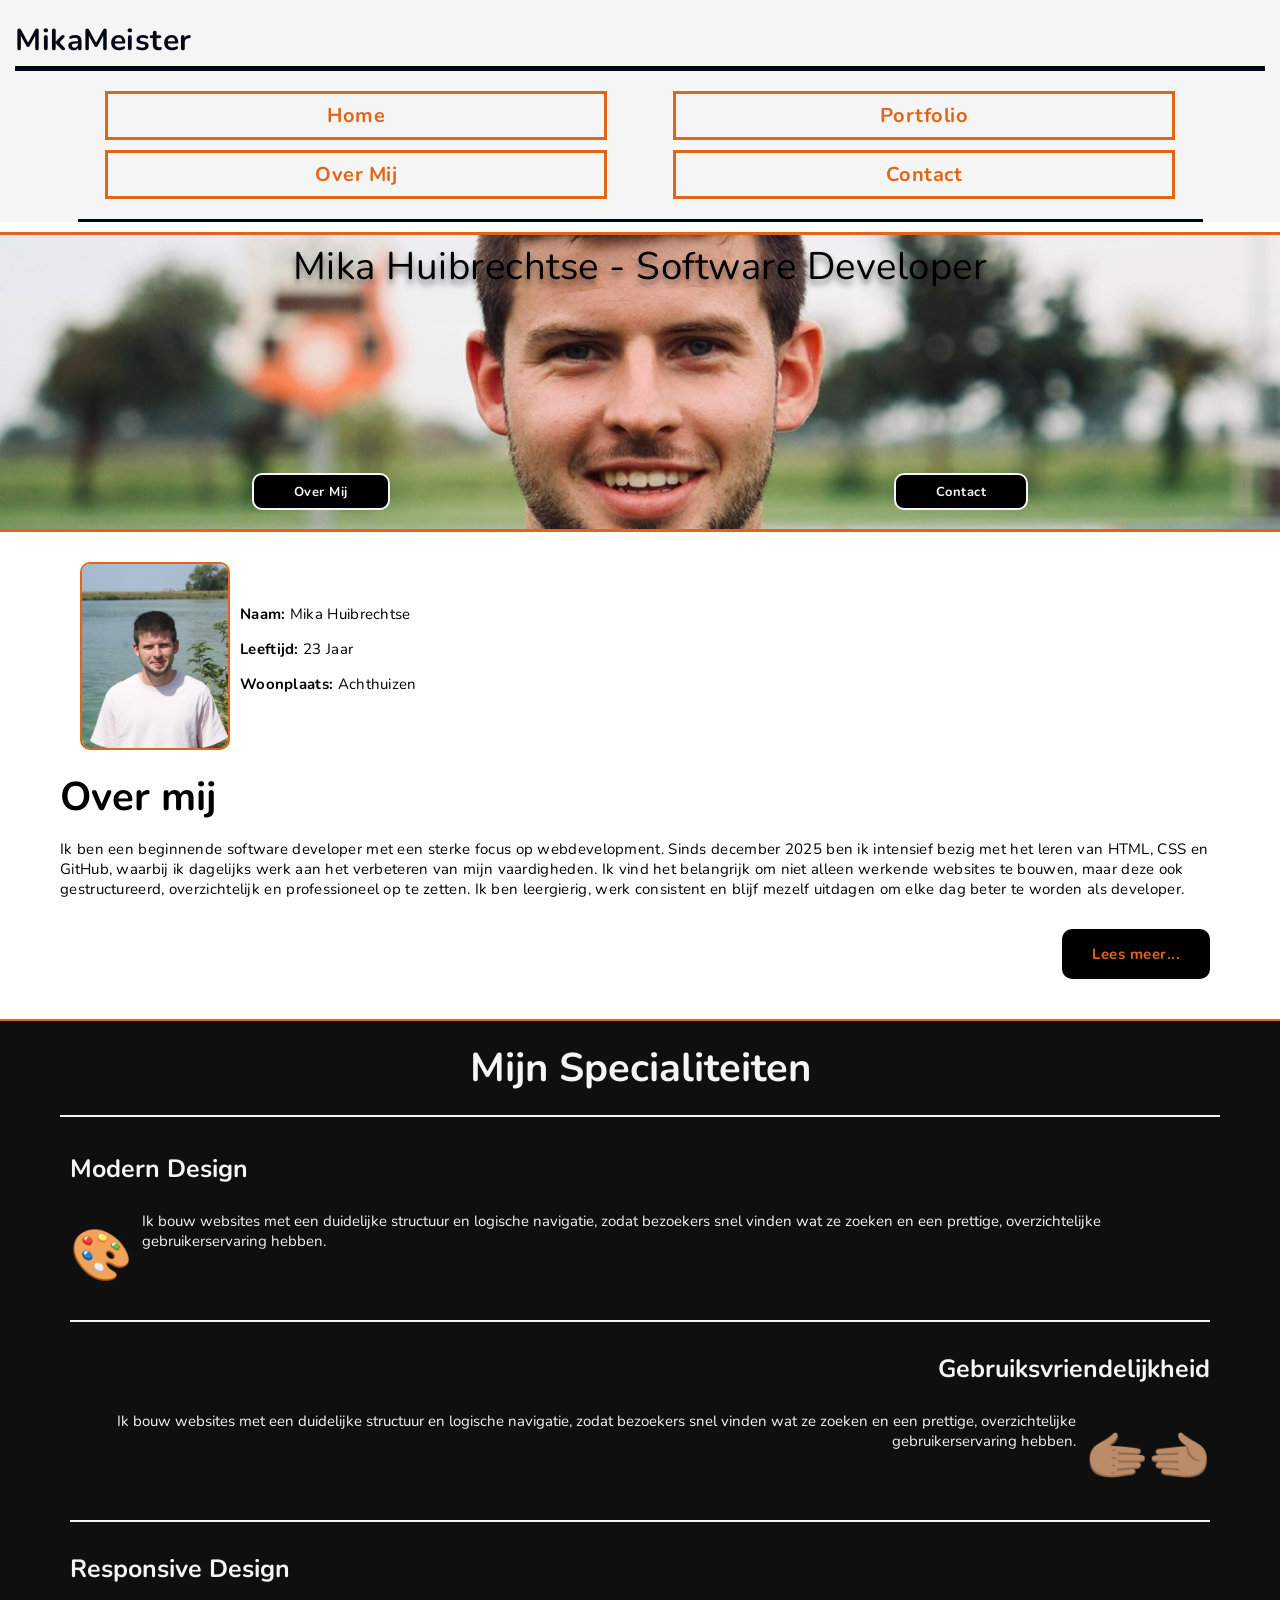
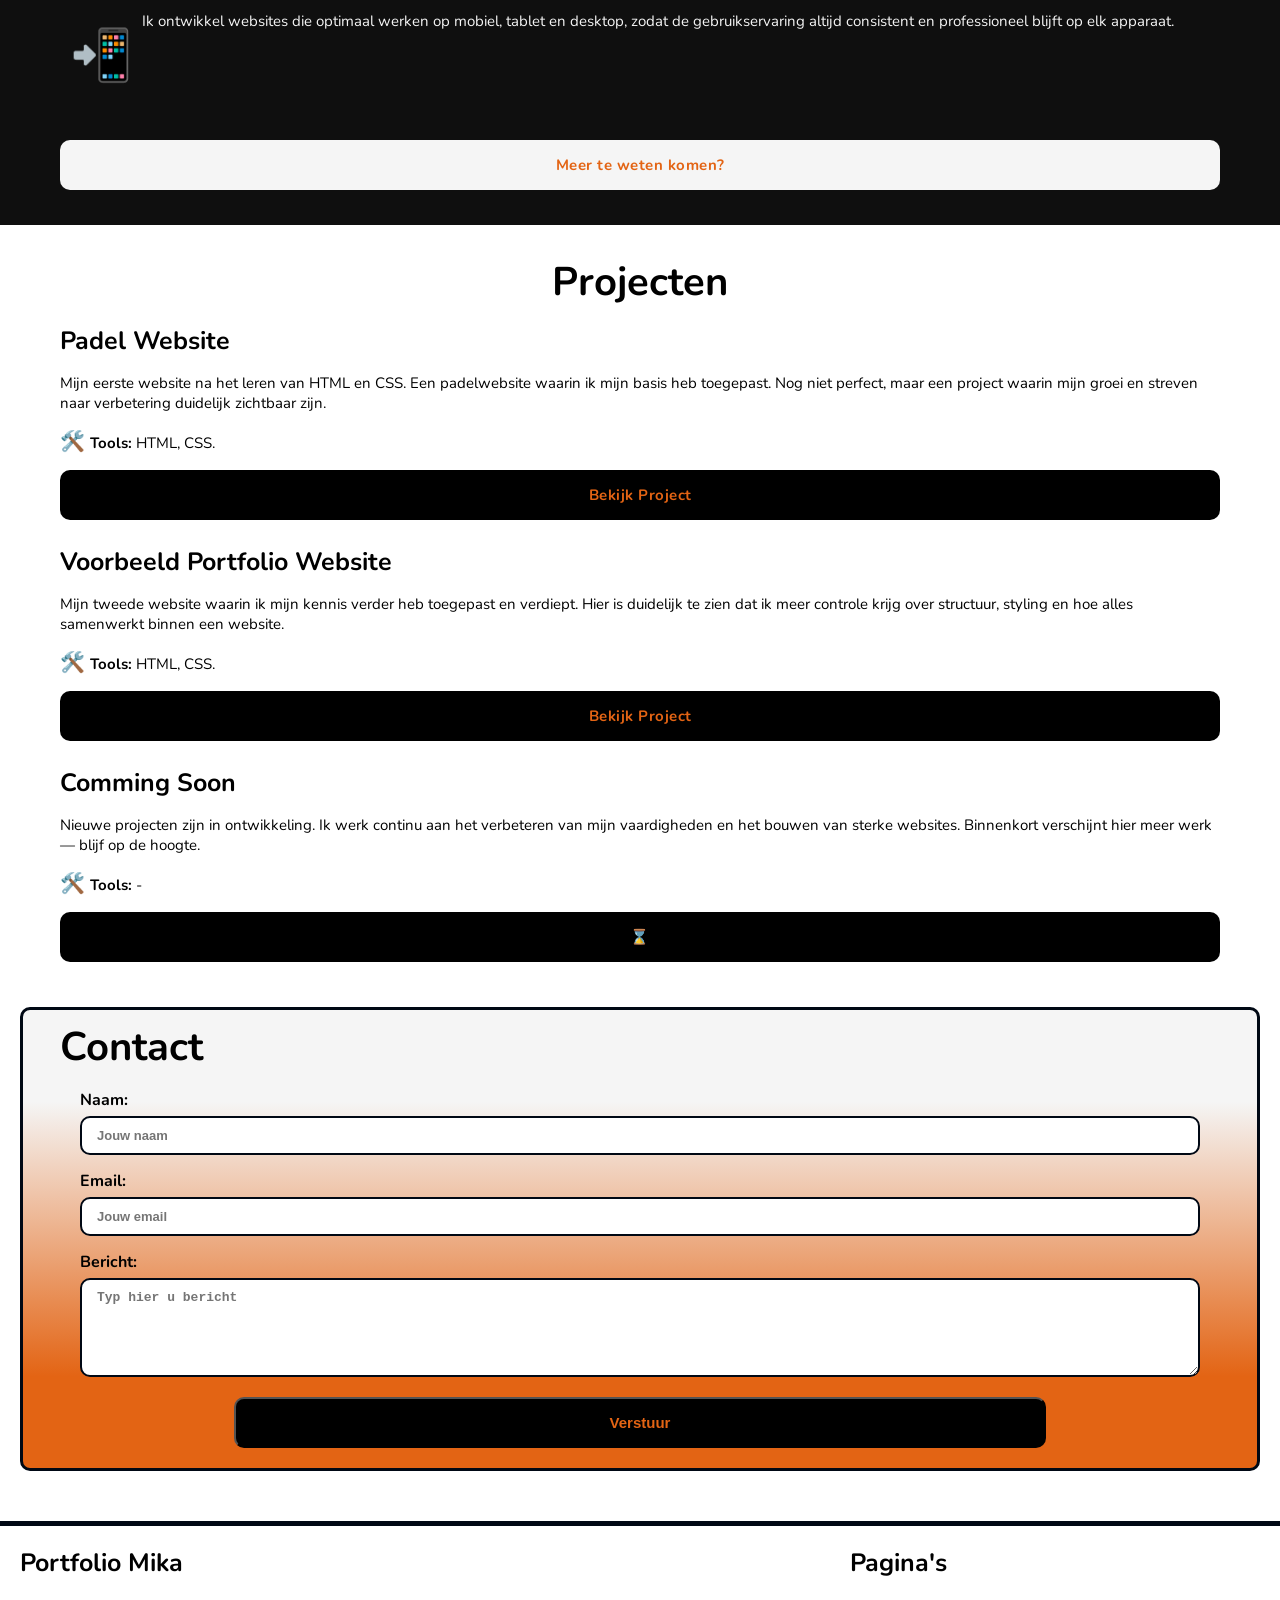
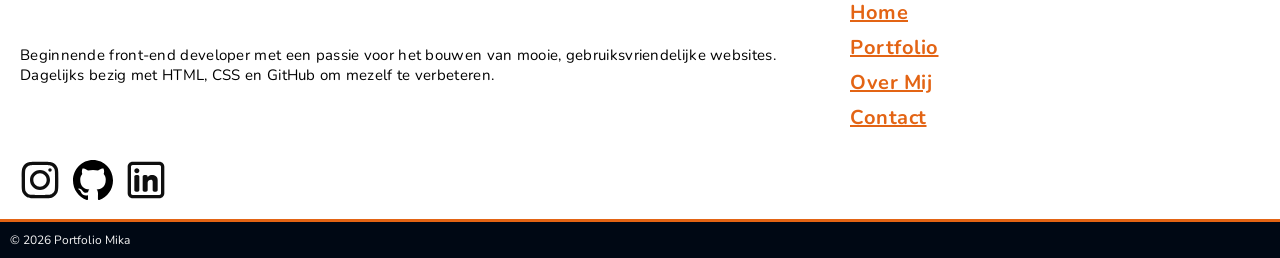
==== index.html @ 866c0931 "vandaag de homepage op mobile first afgerond" ====
<!doctype html>
<html lang="en">
  <head>
    <meta charset="UTF-8" />
    <meta name="viewport" content="width=device-width, initial-scale=1.0" />
    <title>Portfolio Mika</title>
    <link rel="stylesheet" href="css/style.css" />
    <link
      href="https://fonts.googleapis.com/css2?family=Nunito:ital,wght@0,200..1000;1,200..1000&display=swap"
      rel="stylesheet"
    />
  </head>
  <body>
    <header>
      <nav class="navbar">
        <a href="index.html" class="nav-logo">MikaMeister</a>

        <ul>
          <li><a href="index.html">Home</a></li>
          <li><a href="portfolio.html">Portfolio</a></li>
          <li><a href="over-mij.html">Over Mij</a></li>
          <li><a href="contact.html">Contact</a></li>
        </ul>
      </nav>
    </header>
    <main>
      <section class="hero">
        <div class="hero-content">
          <p>Mika Huibrechtse - Software Developer</p>
          <div class="hero-buttons">
            <a href="#over-mij" class="btn">Over Mij</a>
            <a href="#contact" class="btn">Contact</a>
          </div>
        </div>
      </section>

      <section class="over-mij" id="over-mij">
        <div class="container">
          <div class="over-mij-grid">
            <div class="over-mij-image">
              <img
                src="img/foto Mika water.jpeg"
                alt="Een jongeman die bij water staat"
              />
              <div class="over-mij-image-text">
                <p><strong>Naam:</strong> Mika Huibrechtse</p>
                <p><strong>Leeftijd:</strong> 23 Jaar</p>
                <p><strong>Woonplaats:</strong> Achthuizen</p>
              </div>
            </div>
            <div class="over-mij-text">
              <h2>Over mij</h2>
              <p>
                Ik ben een beginnende software developer met een sterke focus op
                webdevelopment. Sinds december 2025 ben ik intensief bezig met
                het leren van HTML, CSS en GitHub, waarbij ik dagelijks werk aan
                het verbeteren van mijn vaardigheden. Ik vind het belangrijk om
                niet alleen werkende websites te bouwen, maar deze ook
                gestructureerd, overzichtelijk en professioneel op te zetten. Ik
                ben leergierig, werk consistent en blijf mezelf uitdagen om elke
                dag beter te worden als developer.
              </p>
              <a href="over-mij.html" class="btn">Lees meer...</a>
            </div>
          </div>
        </div>
      </section>

      <section class="specialiteiten">
        <div class="container">
          <div class="specialiteiten-grid">
            <h2>Mijn Specialiteiten</h2>
            <div class="specialiteiten-card">
              <h3>Modern Design</h3>
              <div>
                <div class="icon" aria-hidden="true">🎨</div>
                <p>
                  Ik bouw websites met een duidelijke structuur en logische
                  navigatie, zodat bezoekers snel vinden wat ze zoeken en een
                  prettige, overzichtelijke gebruikerservaring hebben.
                </p>
              </div>
            </div>
            <div class="specialiteiten-card reverse">
              <h3>Gebruiksvriendelijkheid</h3>
              <div>
                <div class="icon" aria-hidden="true">🫱🏽‍🫲🏽</div>
                <p>
                  Ik bouw websites met een duidelijke structuur en logische
                  navigatie, zodat bezoekers snel vinden wat ze zoeken en een
                  prettige, overzichtelijke gebruikerservaring hebben.
                </p>
              </div>
            </div>
            <div class="specialiteiten-card">
              <h3>Responsive Design</h3>
              <div>
                <div class="icon" aria-hidden="true">📲</div>
                <p>
                  Ik ontwikkel websites die optimaal werken op mobiel, tablet en
                  desktop, zodat de gebruikservaring altijd consistent en
                  professioneel blijft op elk apparaat.
                </p>
              </div>
            </div>
            <a href="over-mij.html" class="btn">Meer te weten komen?</a>
          </div>
        </div>
      </section>

      <section class="projecten">
        <div class="container">
          <h2>Projecten</h2>
          <div class="projecten-grid">
            <div class="projecten-card">
              <h3>Padel Website</h3>
              <p>
                Mijn eerste website na het leren van HTML en CSS. Een
                padelwebsite waarin ik mijn basis heb toegepast. Nog niet
                perfect, maar een project waarin mijn groei en streven naar
                verbetering duidelijk zichtbaar zijn.
              </p>
              <p class="tools"><strong>Tools:</strong> HTML, CSS.</p>
              <a
                href="https://mikashopifypro.github.io/padel-website/"
                class="btn"
                target="_blank"
                rel="noopener noreferrer"
                >Bekijk Project
              </a>
            </div>
            <div class="projecten-card">
              <h3>Voorbeeld Portfolio Website</h3>
              <p>
                Mijn tweede website waarin ik mijn kennis verder heb toegepast
                en verdiept. Hier is duidelijk te zien dat ik meer controle
                krijg over structuur, styling en hoe alles samenwerkt binnen een
                website.
              </p>
              <p class="tools"><strong>Tools:</strong> HTML, CSS.</p>
              <a
                href="https://mikadevelopnl.github.io/Voorbeeld-Portfolio-Website/"
                class="btn"
                target="_blank"
                rel="noopener noreferrer"
                >Bekijk Project</a
              >
            </div>
            <div class="projecten-card">
              <h3>Comming Soon</h3>
              <p>
                Nieuwe projecten zijn in ontwikkeling. Ik werk continu aan het
                verbeteren van mijn vaardigheden en het bouwen van sterke
                websites. Binnenkort verschijnt hier meer werk — blijf op de
                hoogte.
              </p>
              <p class="tools"><strong>Tools:</strong> -</p>
              <a href="#" class="btn" target="_blank" rel="noopener noreferrer"
                >⌛</a
              >
            </div>
          </div>
        </div>
      </section>

      <section class="contact" id="contact">
        <div class="container">
          <h2>Contact</h2>
          <form action="#" method="post">
            <div class="form-group">
              <label for="name">Naam: </label>
              <input
                type="text"
                id="name"
                name="name"
                required
                placeholder="Jouw naam"
              />
            </div>

            <div class="form-group">
              <label for="email">Email: </label>
              <input
                type="email"
                id="email"
                name="email"
                required
                placeholder="Jouw email"
              />
            </div>

            <div class="form-group">
              <label for="bericht">Bericht: </label>
              <textarea
                name="bericht"
                id="bericht"
                placeholder="Typ hier u bericht"
                rows="5"
                required
              ></textarea>
            </div>

            <button class="btn" type="submit">Verstuur</button>
          </form>
        </div>
      </section>
    </main>
    <footer class="footer">
      <div class="footer-grid">
        <div class="footer-card">
          <h3>Portfolio Mika</h3>
          <p>
            Beginnende front-end developer met een passie voor het bouwen van
            mooie, gebruiksvriendelijke websites. Dagelijks bezig met HTML, CSS
            en GitHub om mezelf te verbeteren.
          </p>
        </div>
        <div class="footer-card">
          <h3>Pagina's</h3>
          <ul>
            <li><a href="index.html">Home</a></li>
            <li><a href="portfolio.html">Portfolio</a></li>
            <li><a href="over-mij.html">Over Mij</a></li>
            <li><a href="contact.html">Contact</a></li>
          </ul>
        </div>
      </div>
      <div class="footer-socials">
        <a
          href="https://www.instagram.com/mikafios/"
          target="_blank"
          rel="noopener noreferrer"
          ><img src="img/Instagram logo.svg" alt="logo van instagram"
        /></a>
        <a
          href="https://github.com/MikaDevelopNL/MikaH-Portfolio"
          target="_blank"
          rel="noopener noreferrer"
          ><img src="img/Github logo.svg" alt="logo van github"
        /></a>
        <a href="" target="_blank" rel="noopener noreferrer"
          ><img src="img/Linkedin Logo.svg" alt="logo van linkedin"
        /></a>
      </div>
      <div class="footer-bottom">
        <p class="footer-copyright">&copy; 2026 Portfolio Mika</p>
      </div>
    </footer>
  </body>
</html>
---- css/style.css ----
/* ---------------
    CSS BASIS
 -----------------*/
/* Hier gaan alleen de resets in */
* {
  margin: 0;
  padding: 0;
  box-sizing: border-box;
  overflow-wrap: break-word;
}

.container {
  max-width: 1200px;
  margin: 0 auto;
  padding: 0 20px;
}

html {
  font-size: 62.5%;
}
/* ---------------
    ALGEMEEN
 -----------------*/
/* Hier komen alle semantische elementen */
:root {
  /* kleuren */
  --primary-color: #e36414;
  --secundairy-color: #000814;
  --background-color: #0f0f0f;
  --text-color: #fff;
  --border-color: #e36414;
  --border-radius: 10px;
  --background-button: black;
  /* Spacing */
  --letter-spacing: 0.03rem;
  /* Border Radius */
  --radius: 10px;
  /* Schaduwen */
  --text-shadow: 0 5px 6px rgba(0, 0, 0, 0.5);
  --box-shadow: 5px 10px 5px rgba(0, 0, 0, 0.5);
}

html,
body {
  font-family: Nunito, sans-serif;
  overflow-x: hidden;
  max-width: 100%;
  width: 100%;
}

main section {
  margin: 3rem 0;
}

h1,
h2,
h3,
h4,
p,
a {
  margin: 0 0 1.5rem;
}

h1 {
  text-align: center;
  font-size: 5rem;
  text-shadow: var(--text-shadow);
  letter-spacing: 0.2rem;
}

h2 {
  font-size: 4rem;
}

h3 {
  font-size: 2.5rem;
}

h4 {
  font-size: 2rem;
}

p {
  font-size: 1.5rem;
}

li {
  font-size: 2rem;
}

a {
  color: var(--primary-color);
  font-weight: bold;
  letter-spacing: 0.05rem;
}

a:hover,
a:focus {
  color: whitesmoke;
  text-decoration: underline;
}

a:active {
  color: whitesmoke;
  transform: translateY(2px);
}
/* ---------------
    NAVBAR
 -----------------*/
/* Hier komt alles van de navigatie in van de website */
.navbar {
  display: grid;
  flex-direction: column;
  align-items: center;
  max-width: 100%;
  position: static;
  padding: 2rem 1.5rem 0 1.5rem;
  background-color: whitesmoke;
}

.navbar .nav-logo {
  align-self: flex-start;
  font-size: 3rem;
  font-weight: bold;
  color: var(--secundairy-color);
  text-decoration: none;
  margin-bottom: 2rem;
  border-bottom: 5px solid var(--secundairy-color);
  padding-bottom: 0.5rem;
  width: 100%;
}

.navbar ul {
  list-style: none;
  display: grid;
  grid-template-columns: repeat(2, 1fr);
  gap: 10px;
  margin: 0 auto;
  width: 90%;
  border-bottom: 3px solid var(--secundairy-color);
  padding-bottom: 2rem;
}

.navbar li {
  border: 3px solid var(--border-color);
  padding: 0.8rem;
  width: 90%;
  height: 100%;
  text-align: center;
  display: inline-block;
  margin: 0 auto;
}

.navbar li:hover,
.navbar li:focus {
  background-color: var(--background-color);
  color: var(--primary-color);
  text-decoration: underline;
}

.navbar li a {
  display: block;
  width: 100%;
  height: 100%;
  text-decoration: none;
  margin-bottom: 0;
}

/* ---------------
    HERO
 -----------------*/
/* Hier komt de hero te staan */
.hero {
  margin: 1rem 0;
}

.hero-content {
  background-image: url("../img/foto\ mika\ veld.jpeg");
  background-size: cover;
  background-position: center;
  background-repeat: no-repeat;
  height: 300px;
  width: 100%;
  display: flex;
  flex-direction: column;
  text-align: center;
  border-top: 3px solid var(--border-color);
  border-bottom: 3px solid var(--border-color);
}

.hero-content p {
  margin: 0.5rem 0 6rem;
  font-size: clamp(2rem, 3vw, 4rem);
  text-shadow: var(--text-shadow);
  letter-spacing: 0.05rem;
}

.hero-buttons {
  display: flex;
  margin-top: 4rem;
}

.hero-content a {
  margin: 8rem auto 1rem;
  text-align: center;
  background-color: var(--background-button);
  padding: 0.75rem 4rem;
  border: 2px solid whitesmoke;
  font-size: 1.3rem;
  font-weight: bold;
  border-radius: var(--border-radius);
  color: whitesmoke;
  text-decoration: none;
}

/* ---------------
    SECTIES
 -----------------*/
/* Hier komen alle secties in om te stylen */

/* HOMEPAGE */

.over-mij-grid {
  display: grid;
  grid-template-columns: 1fr;
}

.over-mij-image {
  display: flex;
  gap: 10px;
  padding-left: 2rem;
  margin: 0 0 2rem;
}

.over-mij-image img {
  display: block;
  object-fit: cover;
  width: 150px;
  height: auto;
  border: 2px solid var(--border-color);
  border-radius: var(--border-radius);
}

.over-mij-image-text {
  display: flex;
  flex-direction: column;
  margin: auto 0;
  letter-spacing: var(--letter-spacing);
}

.over-mij-text p {
  letter-spacing: var(--letter-spacing);
}

.over-mij-text a {
  margin: 3rem 1rem 1rem auto;
  display: block;
  width: fit-content;
}

.specialiteiten {
  background-color: var(--background-color);
  border-bottom: var(--border-color);
  border-top: 2px solid var(--border-color);
  color: whitesmoke;
  padding: 2rem 0;
  max-width: 100%;
  overflow: hidden;
}

.specialiteiten h2 {
  text-align: center;
  padding-bottom: 2rem;
  border-bottom: 2px solid whitesmoke;
}

.specialiteiten-grid {
  display: flex;
  flex-direction: column;
  gap: 10px;
}

.specialiteiten-card {
  display: flex;
  flex-direction: column;
  margin: 1rem 1rem;
  gap: 10px;
  padding-bottom: 2rem;
}

.specialiteiten-card.reverse div {
  flex-direction: row-reverse;
}

.specialiteiten-card div {
  display: flex;
  gap: 10px;
}

.specialiteiten-card .icon {
  font-size: 5rem;
  margin: 1rem 0;
}

.specialiteiten-card p {
  align-items: center;
}

.specialiteiten-card h3 {
  overflow-wrap: break-word;
}

.specialiteiten-card.reverse h3 {
  margin-left: auto;
}

.specialiteiten-card.reverse p {
  flex-direction: row-reverse;
  text-align: right;
}

.specialiteiten-card:not(:last-of-type) {
  border-bottom: 2px solid whitesmoke;
}

.specialiteiten a {
  background-color: whitesmoke;
  text-align: center;
  font-size: 1.5rem;
}

.projecten h2 {
  text-align: center;
}

.projecten-grid {
  display: grid;
  grid-template-columns: 1fr;
  gap: 10px;
}

.projecten-card {
  display: flex;
  flex-direction: column;
}

.projecten-card .tools::before {
  content: "🛠️";
  font-size: 2rem;
  margin-right: 0.5rem;
}

.projecten-card a {
  display: block;
  text-align: center;
}

.contact {
  border: 3px solid var(--secundairy-color);
  border-radius: var(--border-radius);
  margin: 1rem 2rem;
  background: linear-gradient(
    to bottom,
    whitesmoke 20%,
    var(--primary-color) 80%
  );
}

.contact h2 {
  margin-top: 1rem;
}

.form-group {
  display: flex;
  flex-direction: column;
  gap: 5px;
  margin: 1.5rem 2rem;
}

.form-group label {
  font-size: 1.6rem;
  font-weight: bold;
  margin-right: 0.5rem;
}

.form-group input,
.form-group textarea {
  width: 100%;
  border: 2px solid var(--secundairy-color);
  border-radius: var(--border-radius);
  padding: 1rem 1.5rem;
  font-weight: bolder;
  font-size: 1.3rem;
  outline: none;
}

.form-group input:focus,
.form-group textarea:focus {
  border: 3px solid var(--border-color);
}

.contact .btn {
  display: block;
  margin: 2rem auto;
  text-align: center;
  width: 70%;
}

/* ---------------
    COMPONENTEN
 -----------------*/
/* Hier komen de buttons en knoppen in */
.btn {
  background-color: var(--background-button);
  padding: 1.5rem 3rem;
  border-radius: var(--border-radius);
  font-weight: bold;
  font-size: 1.5rem;
  text-decoration: none;
  display: inline-block;
  color: var(--primary-color);
}

.btn:hover {
  transform: translateY(-2px);
}
/* ---------------
    FOOTER
 -----------------*/
/* Hier komt de hele footer te staan */
.footer {
  margin-top: 5rem;
  border-top: 5px solid var(--secundairy-color);
}

.footer-grid {
  display: grid;
  grid-template-columns: 2fr 1fr;
  gap: 10px;
  margin: 2rem;
}

.footer-card {
  display: flex;
  flex-direction: column;
}

.footer-grid p {
  display: flex;
  margin: auto 0;
  letter-spacing: var(--letter-spacing);
}

.footer-card ul {
  list-style-type: none;
}

.footer-card li {
  padding: 0.4rem 0;
}

.footer-socials {
  margin-left: 1.5rem;
  margin-bottom: 1rem;
}

.footer-socials img {
  width: 4rem;
  height: 4rem;
  margin: 0.5rem;
}

.footer-bottom {
  background-color: var(--secundairy-color);
  border-top: 3px solid var(--border-color);
}

.footer-bottom p {
  margin-bottom: 0;
  color: whitesmoke;
  padding: 1rem;
  font-size: 1.2rem;
}
/* ---------------
    MEDIA QUERIES
 -----------------*/
@media (min-width: 768px) {
  /* ---------------
    ALGEMEEN
 -----------------*/
  /* Hier komen alle semantische elementen */

  /* ---------------
    NAVBAR
 -----------------*/
  /* Hier komt alles van de navigatie in van de website */

  /* ---------------
    HERO
 -----------------*/
  /* Hier komt de hero te staan */

  /* ---------------
    SECTIES
 -----------------*/
  /* Hier komen alle secties in om te stylen */

  /* ---------------
    COMPONENTEN
 -----------------*/
  /* Hier komen de buttons en knoppen in */

  /* ---------------
    FOOTER
 -----------------*/
  /* Hier komt de hele footer te staan */
}

@media (min-width: 1024px) {
  /* ---------------
    ALGEMEEN
 -----------------*/
  /* Hier komen alle semantische elementen */

  /* ---------------
    NAVBAR
 -----------------*/
  /* Hier komt alles van de navigatie in van de website */

  /* ---------------
    HERO
 -----------------*/
  /* Hier komt de hero te staan */

  /* ---------------
    SECTIES
 -----------------*/
  /* Hier komen alle secties in om te stylen */

  /* ---------------
    COMPONENTEN
 -----------------*/
  /* Hier komen de buttons en knoppen in */

  /* ---------------
    FOOTER
 -----------------*/
  /* Hier komt de hele footer te staan */
}
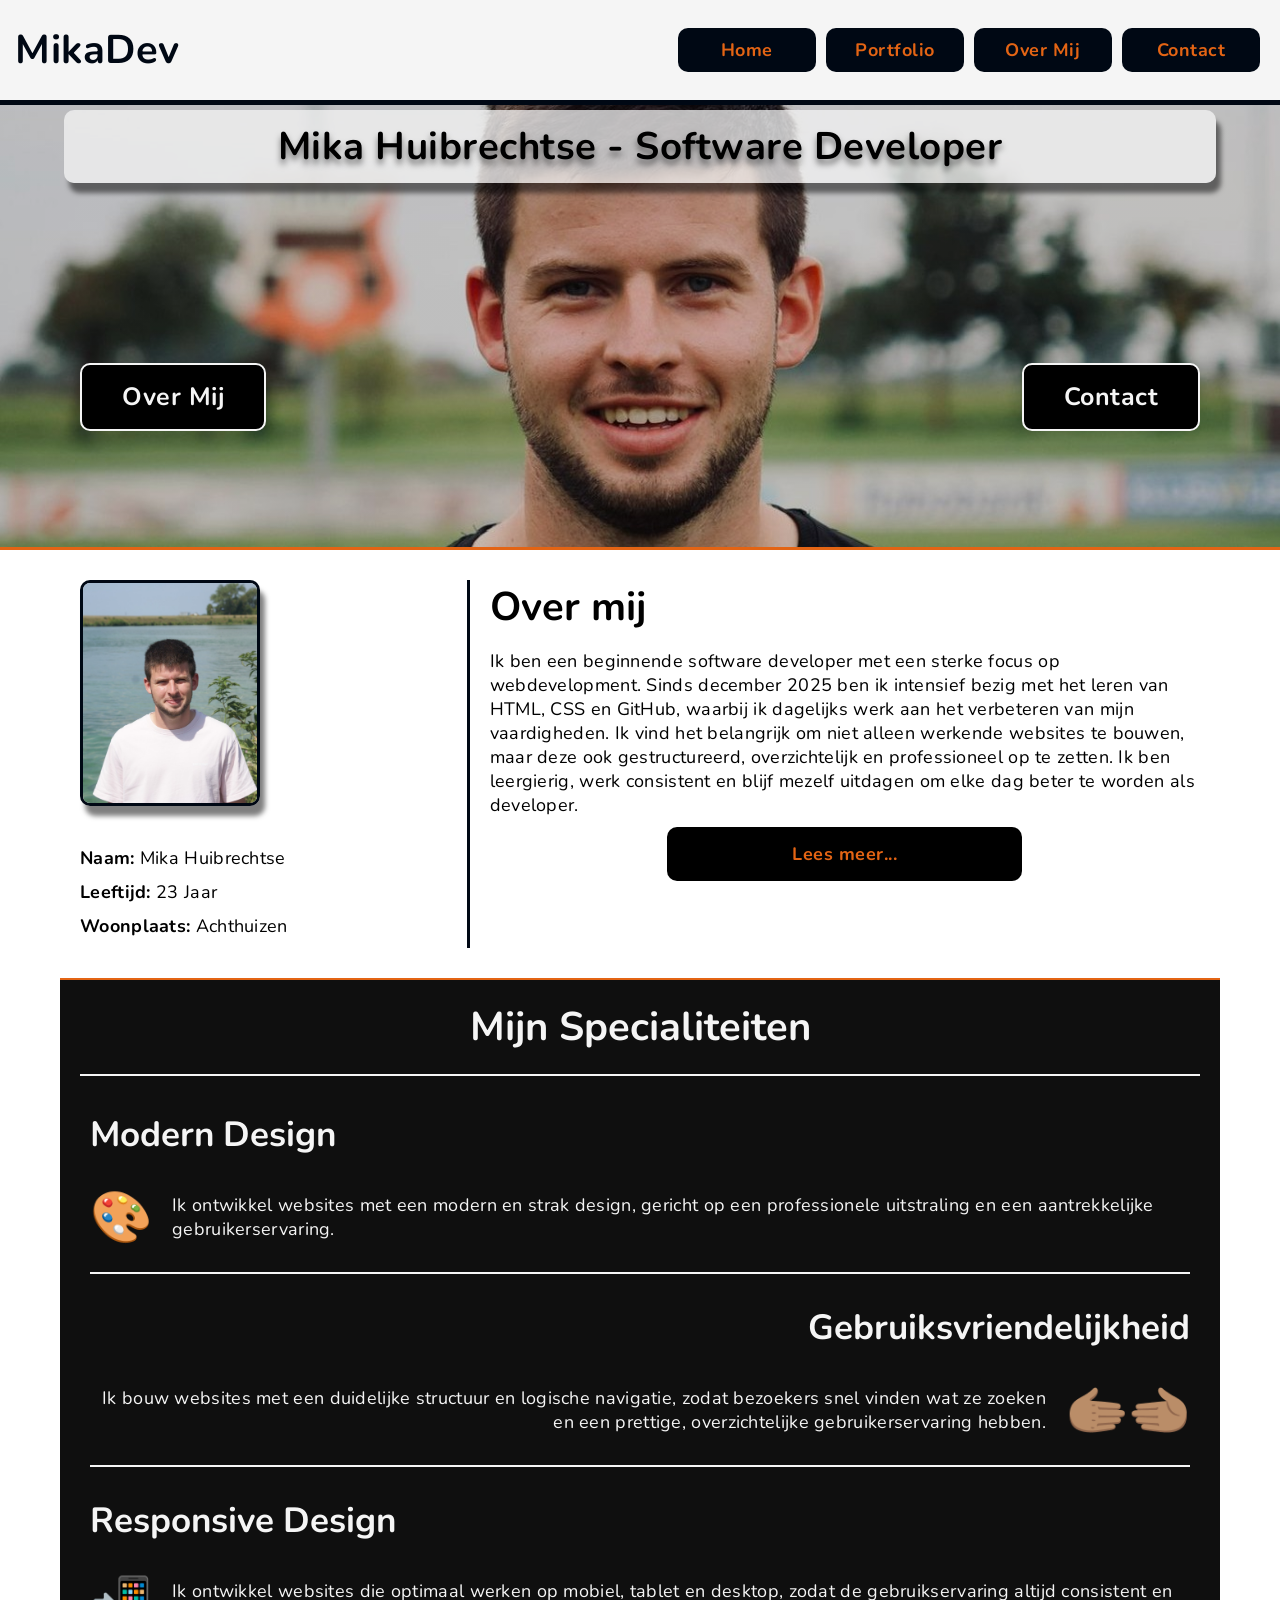
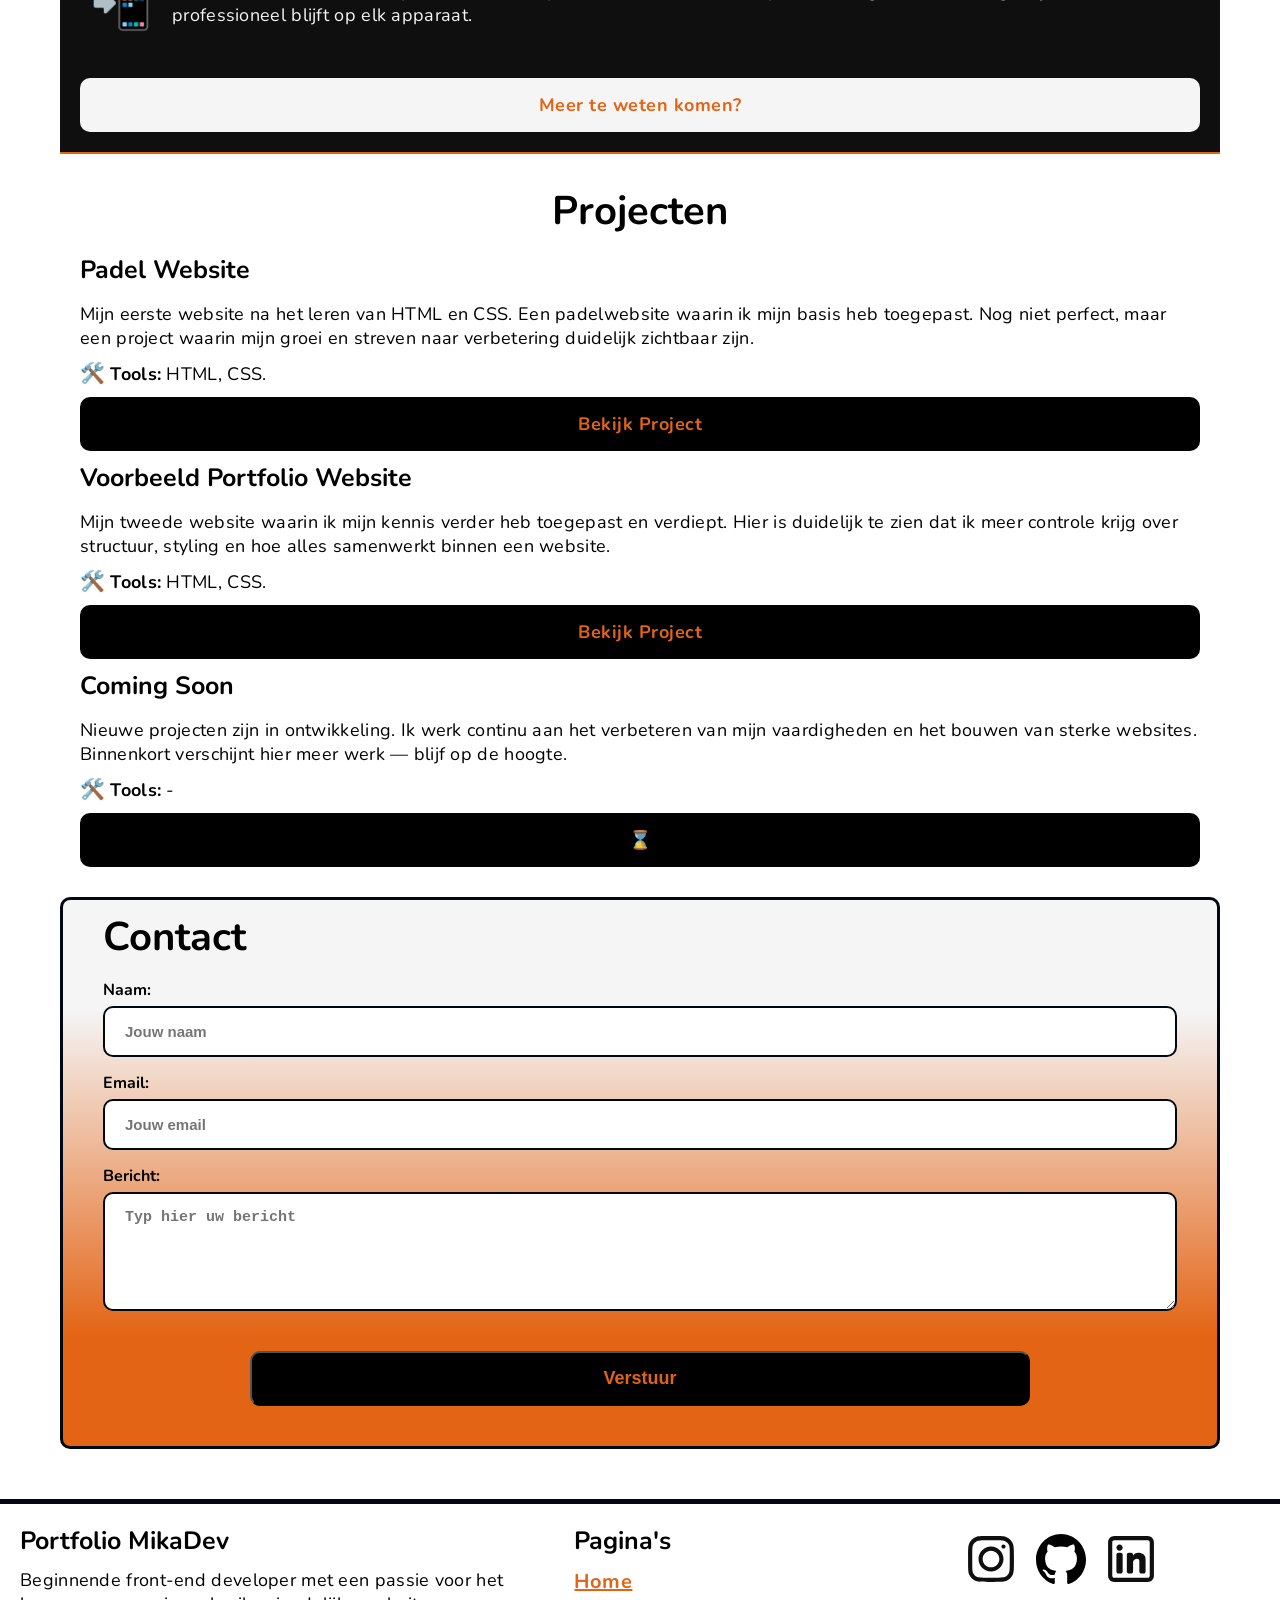
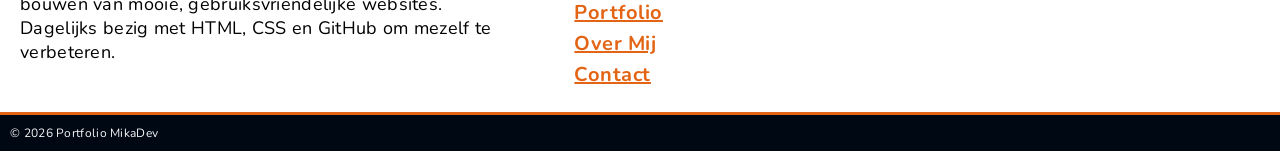
==== commit 6a6a5281: "vandaag de homepage afgerond met volledig responsief design" ====
--- a/index.html
+++ b/index.html
@@ -13,7 +13,7 @@
   <body>
     <header>
       <nav class="navbar">
-        <a href="index.html" class="nav-logo">MikaMeister</a>
+        <a href="index.html" class="nav-logo">MikaDev</a>
 
         <ul>
           <li><a href="index.html">Home</a></li>
@@ -23,13 +23,13 @@
         </ul>
       </nav>
     </header>
-    <main>
+    <main class="main">
       <section class="hero">
         <div class="hero-content">
-          <p>Mika Huibrechtse - Software Developer</p>
+          <h1>Mika Huibrechtse - Software Developer</h1>
           <div class="hero-buttons">
-            <a href="#over-mij" class="btn">Over Mij</a>
-            <a href="#contact" class="btn">Contact</a>
+            <a href="#over-mij" class="btn left">Over Mij</a>
+            <a href="#contact" class="btn right">Contact</a>
           </div>
         </div>
       </section>
@@ -39,7 +39,7 @@
           <div class="over-mij-grid">
             <div class="over-mij-image">
               <img
-                src="img/foto Mika water.jpeg"
+                src="img/foto-mika-water.jpeg"
                 alt="Een jongeman die bij water staat"
               />
               <div class="over-mij-image-text">
@@ -75,9 +75,9 @@
               <div>
                 <div class="icon" aria-hidden="true">🎨</div>
                 <p>
-                  Ik bouw websites met een duidelijke structuur en logische
-                  navigatie, zodat bezoekers snel vinden wat ze zoeken en een
-                  prettige, overzichtelijke gebruikerservaring hebben.
+                  Ik ontwikkel websites met een modern en strak design, gericht
+                  op een professionele uitstraling en een aantrekkelijke
+                  gebruikerservaring.
                 </p>
               </div>
             </div>
@@ -147,7 +147,7 @@
               >
             </div>
             <div class="projecten-card">
-              <h3>Comming Soon</h3>
+              <h3>Coming Soon</h3>
               <p>
                 Nieuwe projecten zijn in ontwikkeling. Ik werk continu aan het
                 verbeteren van mijn vaardigheden en het bouwen van sterke
@@ -194,7 +194,7 @@
               <textarea
                 name="bericht"
                 id="bericht"
-                placeholder="Typ hier u bericht"
+                placeholder="Typ hier uw bericht"
                 rows="5"
                 required
               ></textarea>
@@ -206,44 +206,50 @@
       </section>
     </main>
     <footer class="footer">
-      <div class="footer-grid">
-        <div class="footer-card">
-          <h3>Portfolio Mika</h3>
-          <p>
-            Beginnende front-end developer met een passie voor het bouwen van
-            mooie, gebruiksvriendelijke websites. Dagelijks bezig met HTML, CSS
-            en GitHub om mezelf te verbeteren.
-          </p>
-        </div>
-        <div class="footer-card">
-          <h3>Pagina's</h3>
-          <ul>
-            <li><a href="index.html">Home</a></li>
-            <li><a href="portfolio.html">Portfolio</a></li>
-            <li><a href="over-mij.html">Over Mij</a></li>
-            <li><a href="contact.html">Contact</a></li>
-          </ul>
+      <div class="footer-grid-full">
+        <div class="footer-grid">
+          <div class="footer-card">
+            <h3>Portfolio MikaDev</h3>
+            <p>
+              Beginnende front-end developer met een passie voor het bouwen van
+              mooie, gebruiksvriendelijke websites. Dagelijks bezig met HTML,
+              CSS en GitHub om mezelf te verbeteren.
+            </p>
+          </div>
+          <div class="footer-card">
+            <h3>Pagina's</h3>
+            <ul>
+              <li><a href="index.html">Home</a></li>
+              <li><a href="portfolio.html">Portfolio</a></li>
+              <li><a href="over-mij.html">Over Mij</a></li>
+              <li><a href="contact.html">Contact</a></li>
+            </ul>
+          </div>
+        </div>
+        <div class="footer-socials">
+          <a
+            href="https://www.instagram.com/mikafios/"
+            target="_blank"
+            rel="noopener noreferrer"
+            ><img src="img/Instagram logo.svg" alt="logo van instagram"
+          /></a>
+          <a
+            href="https://github.com/MikaDevelopNL/MikaH-Portfolio"
+            target="_blank"
+            rel="noopener noreferrer"
+            ><img src="img/Github logo.svg" alt="logo van github"
+          /></a>
+          <a
+            href="https://www.linkedin.com/in/mika-huibrechtse-4631a63ba/?skipRedirect=true"
+            target="_blank"
+            rel="noopener noreferrer"
+            ><img src="img/Linkedin Logo.svg" alt="logo van linkedin"
+          /></a>
         </div>
       </div>
-      <div class="footer-socials">
-        <a
-          href="https://www.instagram.com/mikafios/"
-          target="_blank"
-          rel="noopener noreferrer"
-          ><img src="img/Instagram logo.svg" alt="logo van instagram"
-        /></a>
-        <a
-          href="https://github.com/MikaDevelopNL/MikaH-Portfolio"
-          target="_blank"
-          rel="noopener noreferrer"
-          ><img src="img/Github logo.svg" alt="logo van github"
-        /></a>
-        <a href="" target="_blank" rel="noopener noreferrer"
-          ><img src="img/Linkedin Logo.svg" alt="logo van linkedin"
-        /></a>
-      </div>
+
       <div class="footer-bottom">
-        <p class="footer-copyright">&copy; 2026 Portfolio Mika</p>
+        <p class="footer-copyright">&copy; 2026 Portfolio MikaDev</p>
       </div>
     </footer>
   </body>
--- a/css/style.css
+++ b/css/style.css
@@ -29,23 +29,19 @@
   --background-color: #0f0f0f;
   --text-color: #fff;
   --border-color: #e36414;
-  --border-radius: 10px;
   --background-button: black;
   /* Spacing */
   --letter-spacing: 0.03rem;
   /* Border Radius */
-  --radius: 10px;
+  --border-radius: 10px;
   /* Schaduwen */
   --text-shadow: 0 5px 6px rgba(0, 0, 0, 0.5);
   --box-shadow: 5px 10px 5px rgba(0, 0, 0, 0.5);
 }
 
-html,
 body {
   font-family: Nunito, sans-serif;
   overflow-x: hidden;
-  max-width: 100%;
-  width: 100%;
 }
 
 main section {
@@ -55,10 +51,8 @@
 h1,
 h2,
 h3,
-h4,
-p,
-a {
-  margin: 0 0 1.5rem;
+h4 {
+  margin-bottom: 1.5rem;
 }
 
 h1 {
@@ -82,6 +76,8 @@
 
 p {
   font-size: 1.5rem;
+  letter-spacing: var(--letter-spacing);
+  margin-bottom: 1rem;
 }
 
 li {
@@ -110,7 +106,6 @@
 /* Hier komt alles van de navigatie in van de website */
 .navbar {
   display: grid;
-  flex-direction: column;
   align-items: center;
   max-width: 100%;
   position: static;
@@ -119,7 +114,6 @@
 }
 
 .navbar .nav-logo {
-  align-self: flex-start;
   font-size: 3rem;
   font-weight: bold;
   color: var(--secundairy-color);
@@ -151,13 +145,6 @@
   margin: 0 auto;
 }
 
-.navbar li:hover,
-.navbar li:focus {
-  background-color: var(--background-color);
-  color: var(--primary-color);
-  text-decoration: underline;
-}
-
 .navbar li a {
   display: block;
   width: 100%;
@@ -172,14 +159,17 @@
 /* Hier komt de hero te staan */
 .hero {
   margin: 1rem 0;
+  position: relative;
 }
 
 .hero-content {
-  background-image: url("../img/foto\ mika\ veld.jpeg");
+  background-image:
+    linear-gradient(rgba(0, 0, 0, 0.2), rgba(0, 0, 0, 0.2)),
+    url("../img/foto-mika-veld.jpeg");
   background-size: cover;
   background-position: center;
   background-repeat: no-repeat;
-  height: 300px;
+  min-height: 30rem;
   width: 100%;
   display: flex;
   flex-direction: column;
@@ -188,11 +178,16 @@
   border-bottom: 3px solid var(--border-color);
 }
 
-.hero-content p {
-  margin: 0.5rem 0 6rem;
-  font-size: clamp(2rem, 3vw, 4rem);
+.hero-content h1 {
+  margin: 0.5rem auto 6rem;
+  padding: 1rem 0;
+  font-size: clamp(1.8rem, 3vw, 4rem);
   text-shadow: var(--text-shadow);
   letter-spacing: 0.05rem;
+  background-color: rgba(245, 245, 245, 0.752);
+  border-radius: var(--border-radius);
+  box-shadow: var(--box-shadow);
+  width: 90%;
 }
 
 .hero-buttons {
@@ -237,8 +232,9 @@
   object-fit: cover;
   width: 150px;
   height: auto;
-  border: 2px solid var(--border-color);
+  border: 3px solid var(--secundairy-color);
   border-radius: var(--border-radius);
+  box-shadow: var(--box-shadow);
 }
 
 .over-mij-image-text {
@@ -260,7 +256,7 @@
 
 .specialiteiten {
   background-color: var(--background-color);
-  border-bottom: var(--border-color);
+  border-bottom: 2px solid var(--border-color);
   border-top: 2px solid var(--border-color);
   color: whitesmoke;
   padding: 2rem 0;
@@ -299,11 +295,11 @@
 
 .specialiteiten-card .icon {
   font-size: 5rem;
-  margin: 1rem 0;
+  margin: auto 0;
 }
 
 .specialiteiten-card p {
-  align-items: center;
+  margin: auto 1rem;
 }
 
 .specialiteiten-card h3 {
@@ -327,6 +323,10 @@
   background-color: whitesmoke;
   text-align: center;
   font-size: 1.5rem;
+}
+
+.specialiteiten a:hover {
+  color: black;
 }
 
 .projecten h2 {
@@ -451,6 +451,10 @@
   letter-spacing: var(--letter-spacing);
 }
 
+.footer-grid a:hover {
+  color: black;
+}
+
 .footer-card ul {
   list-style-type: none;
 }
@@ -489,31 +493,185 @@
     ALGEMEEN
  -----------------*/
   /* Hier komen alle semantische elementen */
+  main {
+    margin-top: 9rem;
+  }
+
+  main section {
+    margin-right: 4rem;
+    margin-left: 4rem;
+  }
+
+  main section .hero {
+    margin-right: 0;
+    margin-left: 0;
+  }
+
+  p {
+    font-size: 1.8rem;
+  }
 
   /* ---------------
     NAVBAR
  -----------------*/
   /* Hier komt alles van de navigatie in van de website */
-
+  .navbar {
+    display: flex;
+    flex-direction: row;
+    position: fixed;
+    z-index: 100;
+    min-width: 100%;
+    border-bottom: 5px solid var(--secundairy-color);
+    padding: 5rem 1.5rem;
+    top: 0;
+    height: 9rem;
+  }
+
+  .navbar .nav-logo {
+    font-size: 4rem;
+    border-bottom: none;
+    margin-bottom: 0;
+    padding-bottom: 0;
+  }
+
+  .navbar ul {
+    display: flex;
+    border-bottom: none;
+    padding-bottom: 0;
+    gap: 0;
+    white-space: nowrap;
+  }
+
+  .navbar li {
+    border: none;
+    color: var(--primary-color);
+    padding: 0.5rem;
+  }
+
+  .navbar li a {
+    background-color: var(--secundairy-color);
+    padding: 1rem 1rem;
+    border-radius: var(--border-radius);
+    font-size: 1.8rem;
+  }
   /* ---------------
     HERO
  -----------------*/
   /* Hier komt de hero te staan */
+  .hero-content {
+    min-height: 46rem;
+    border-top: none;
+    border-bottom: 3px solid var(--border-color);
+  }
+
+  .hero-content h1 {
+    margin-top: 2rem;
+  }
+
+  .hero-content a {
+    font-size: 2rem;
+  }
+
+  .hero-content .btn.left {
+    margin-left: 5rem;
+  }
+
+  .hero-content .btn.right {
+    margin-right: 5rem;
+  }
 
   /* ---------------
     SECTIES
  -----------------*/
   /* Hier komen alle secties in om te stylen */
 
+  .over-mij-grid {
+    grid-template-columns: 1fr 2fr;
+    gap: 2rem;
+  }
+
+  .over-mij-image {
+    flex-direction: column;
+    padding-left: 0;
+    margin: auto 0;
+    gap: 40px;
+  }
+
+  .over-mij-image img {
+    width: 180px;
+  }
+
+  .over-mij-text {
+    border-left: 3px solid var(--secundairy-color);
+    padding-left: 2rem;
+  }
+
+  .over-mij-text a {
+    width: 50%;
+    text-align: center;
+    margin: 0 auto;
+  }
+
+  .specialiteiten-card p {
+    margin: auto 1rem;
+  }
+
+  .specialiteiten a {
+    font-size: 1.8rem;
+  }
+
+  .contact h2 {
+    margin-left: 2rem;
+  }
+
+  .form-group input,
+  .form-group textarea {
+    padding: 1.5rem 2rem;
+    font-size: 1.5rem;
+  }
   /* ---------------
     COMPONENTEN
  -----------------*/
   /* Hier komen de buttons en knoppen in */
+  .btn {
+    font-size: 1.8rem;
+  }
 
   /* ---------------
     FOOTER
  -----------------*/
   /* Hier komt de hele footer te staan */
+  .footer-grid-full {
+    display: grid;
+    grid-template-columns: 2fr 1fr;
+    margin: 2rem;
+  }
+
+  .footer-grid {
+    margin: 0;
+  }
+  .footer-grid h3 {
+    margin-bottom: 1rem;
+  }
+  .footer-grid p {
+    margin-top: 0;
+    margin-right: 4rem;
+  }
+
+  .footer-grid li {
+    padding: 0 0 0.4rem;
+  }
+
+  .footer-socials {
+    display: flex;
+    justify-content: center;
+  }
+
+  .footer-socials img {
+    width: 5rem;
+    height: 5rem;
+    margin: 1rem;
+  }
 }
 
 @media (min-width: 1024px) {
@@ -521,6 +679,10 @@
     ALGEMEEN
  -----------------*/
   /* Hier komen alle semantische elementen */
+  main section {
+    margin-right: 6rem;
+    margin-left: 6rem;
+  }
 
   /* ---------------
     NAVBAR
@@ -532,11 +694,36 @@
  -----------------*/
   /* Hier komt de hero te staan */
 
+  .hero-content .btn {
+    padding: 1.5rem 4rem;
+    font-size: 2.5rem;
+  }
+
+  .hero-content .btn.left {
+    margin-left: 8rem;
+  }
+
+  .hero-content .btn.right {
+    margin-right: 8rem;
+  }
+
   /* ---------------
     SECTIES
  -----------------*/
   /* Hier komen alle secties in om te stylen */
 
+  .specialiteiten-card h3 {
+    font-size: 3.5rem;
+  }
+
+  .contact {
+    margin: 0 6rem;
+  }
+
+  .contact .btn {
+    margin: 4rem auto;
+  }
+
   /* ---------------
     COMPONENTEN
  -----------------*/
@@ -547,3 +734,35 @@
  -----------------*/
   /* Hier komt de hele footer te staan */
 }
+
+@media (min-width: 1280px) {
+  /* ---------------
+    ALGEMEEN
+ -----------------*/
+  /* Hier komen alle semantische elementen */
+
+  /* ---------------
+    NAVBAR
+ -----------------*/
+  /* Hier komt alles van de navigatie in van de website */
+
+  /* ---------------
+    HERO
+ -----------------*/
+  /* Hier komt de hero te staan */
+
+  /* ---------------
+    SECTIES
+ -----------------*/
+  /* Hier komen alle secties in om te stylen */
+
+  /* ---------------
+    COMPONENTEN
+ -----------------*/
+  /* Hier komen de buttons en knoppen in */
+
+  /* ---------------
+    FOOTER
+ -----------------*/
+  /* Hier komt de hele footer te staan */
+}
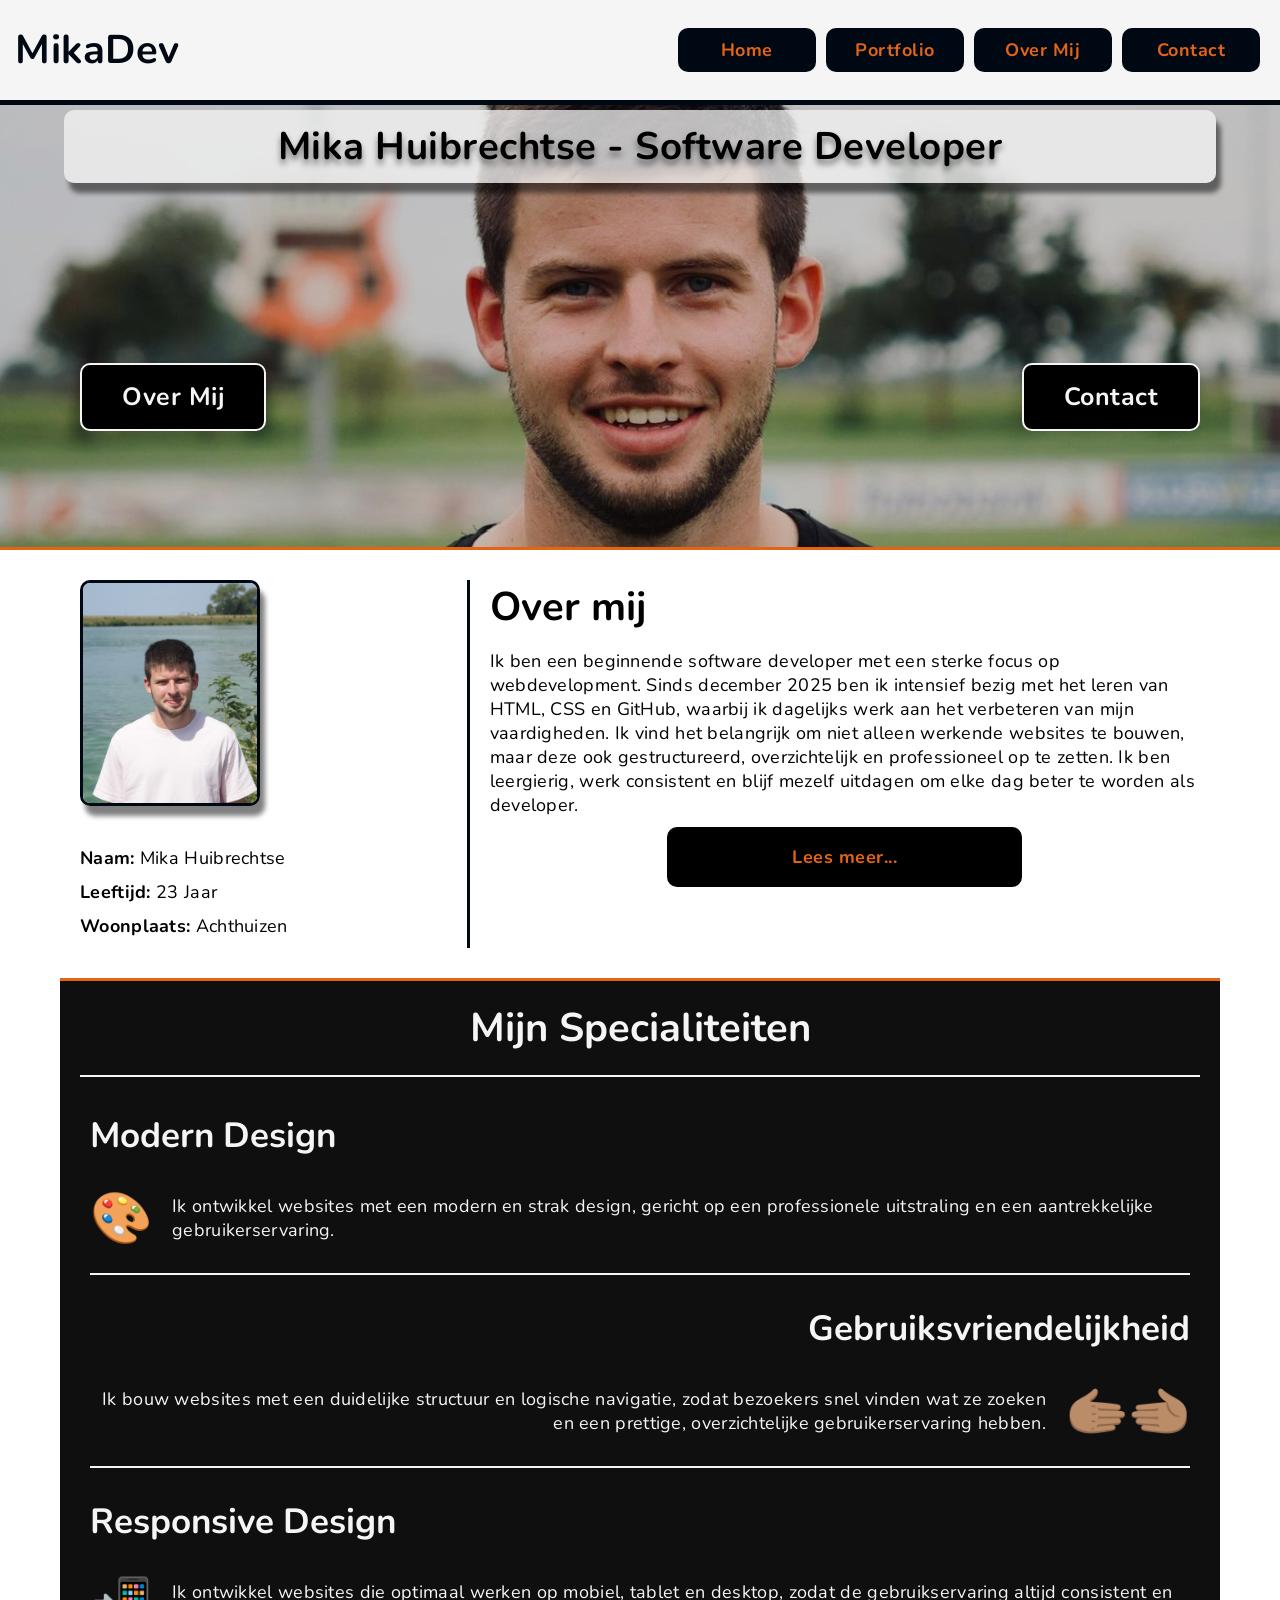
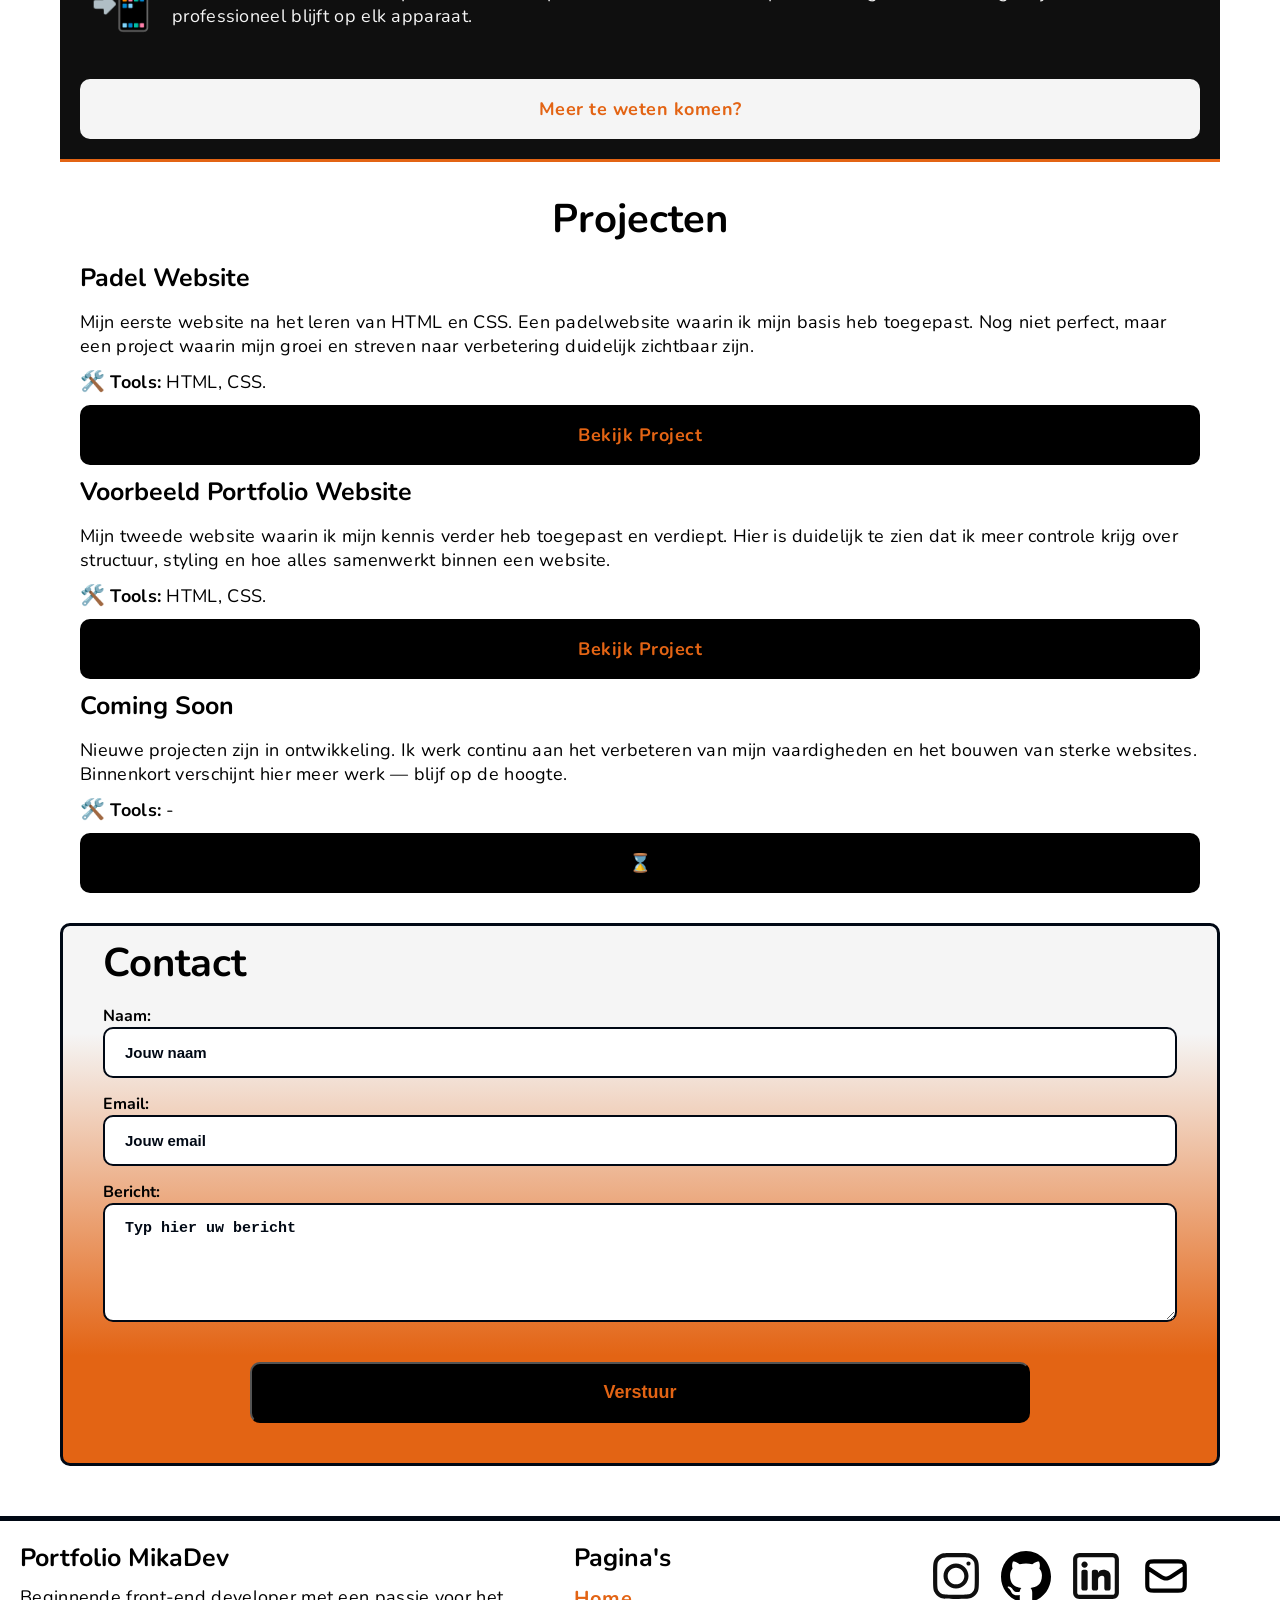
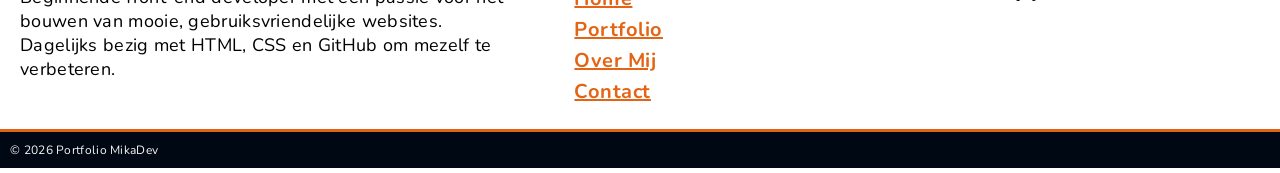
==== commit 5d9d5e68: "contact page css helemaal af" ====
--- a/index.html
+++ b/index.html
@@ -205,6 +205,7 @@
         </div>
       </section>
     </main>
+
     <footer class="footer">
       <div class="footer-grid-full">
         <div class="footer-grid">
@@ -245,6 +246,12 @@
             rel="noopener noreferrer"
             ><img src="img/Linkedin Logo.svg" alt="logo van linkedin"
           /></a>
+          <a
+            href="mailto:mikadeveloper@hotmail.com?subject=Contact via portfolio"
+            ><img
+              src="img/email logo.svg"
+              alt="logo van een envelop voor email"
+          /></a>
         </div>
       </div>
 
--- a/css/style.css
+++ b/css/style.css
@@ -131,8 +131,7 @@
   gap: 10px;
   margin: 0 auto;
   width: 90%;
-  border-bottom: 3px solid var(--secundairy-color);
-  padding-bottom: 2rem;
+  padding-bottom: 1rem;
 }
 
 .navbar li {
@@ -158,7 +157,7 @@
  -----------------*/
 /* Hier komt de hero te staan */
 .hero {
-  margin: 1rem 0;
+  margin: 0 0 1rem;
   position: relative;
 }
 
@@ -174,8 +173,8 @@
   display: flex;
   flex-direction: column;
   text-align: center;
-  border-top: 3px solid var(--border-color);
-  border-bottom: 3px solid var(--border-color);
+  border-top: 3px solid var(--secundairy-color);
+  border-bottom: 3px solid var(--secundairy-color);
 }
 
 .hero-content h1 {
@@ -213,7 +212,9 @@
  -----------------*/
 /* Hier komen alle secties in om te stylen */
 
-/* HOMEPAGE */
+/* ---------------
+    HOME PAGE 
+ -----------------*/
 
 .over-mij-grid {
   display: grid;
@@ -256,8 +257,8 @@
 
 .specialiteiten {
   background-color: var(--background-color);
-  border-bottom: 2px solid var(--border-color);
-  border-top: 2px solid var(--border-color);
+  border-bottom: 3px solid var(--border-color);
+  border-top: 3px solid var(--border-color);
   color: whitesmoke;
   padding: 2rem 0;
   max-width: 100%;
@@ -322,7 +323,7 @@
 .specialiteiten a {
   background-color: whitesmoke;
   text-align: center;
-  font-size: 1.5rem;
+  font-size: 1.8rem;
 }
 
 .specialiteiten a:hover {
@@ -373,7 +374,6 @@
 .form-group {
   display: flex;
   flex-direction: column;
-  gap: 5px;
   margin: 1.5rem 2rem;
 }
 
@@ -392,6 +392,7 @@
   font-weight: bolder;
   font-size: 1.3rem;
   outline: none;
+  color: var(--secundairy-color);
 }
 
 .form-group input:focus,
@@ -399,12 +400,78 @@
   border: 3px solid var(--border-color);
 }
 
+.form-group input::placeholder,
+.form-group textarea::placeholder {
+  color: var(--secundairy-color);
+}
+
 .contact .btn {
   display: block;
   margin: 2rem auto;
   text-align: center;
   width: 70%;
 }
+/* ---------------
+    PORTFOLIO PAGE
+ -----------------*/
+
+/* ---------------
+    OVER MIJ PAGE
+ -----------------*/
+
+/* ---------------
+    CONTACT PAGE
+ -----------------*/
+.contact-page-text {
+  max-width: 100%;
+}
+
+.contact-page-text h1 {
+  font-size: 4rem;
+  border-top: 3px solid var(--secundairy-color);
+  padding-top: 2rem;
+}
+
+.contact-page-text p {
+  text-align: center;
+  margin: 0 5rem;
+}
+
+.contact-socials-grid {
+  display: grid;
+  grid-template-columns: repeat(3, 1fr);
+  gap: 10px;
+  align-items: stretch;
+}
+
+.contact-socials-card {
+  display: flex;
+  flex-direction: column;
+  align-items: center;
+  justify-content: center;
+  padding: 0.5rem;
+  background: radial-gradient(circle, whitesmoke 1%, var(--primary-color) 99%);
+  border: 2px solid var(--secundairy-color);
+  border-radius: var(--border-radius);
+}
+
+.contact-socials-card a {
+  display: flex;
+  align-items: center;
+  justify-content: center;
+  margin: 1rem auto;
+}
+.contact-socials-card img {
+  width: 50px;
+  height: 50px;
+  object-fit: cover;
+}
+
+.contact-socials-card p {
+  text-align: center;
+  font-weight: bold;
+  margin-top: auto;
+}
 
 /* ---------------
     COMPONENTEN
@@ -412,10 +479,10 @@
 /* Hier komen de buttons en knoppen in */
 .btn {
   background-color: var(--background-button);
-  padding: 1.5rem 3rem;
+  padding: 1.8rem 3rem;
   border-radius: var(--border-radius);
   font-weight: bold;
-  font-size: 1.5rem;
+  font-size: 1.8rem;
   text-decoration: none;
   display: inline-block;
   color: var(--primary-color);
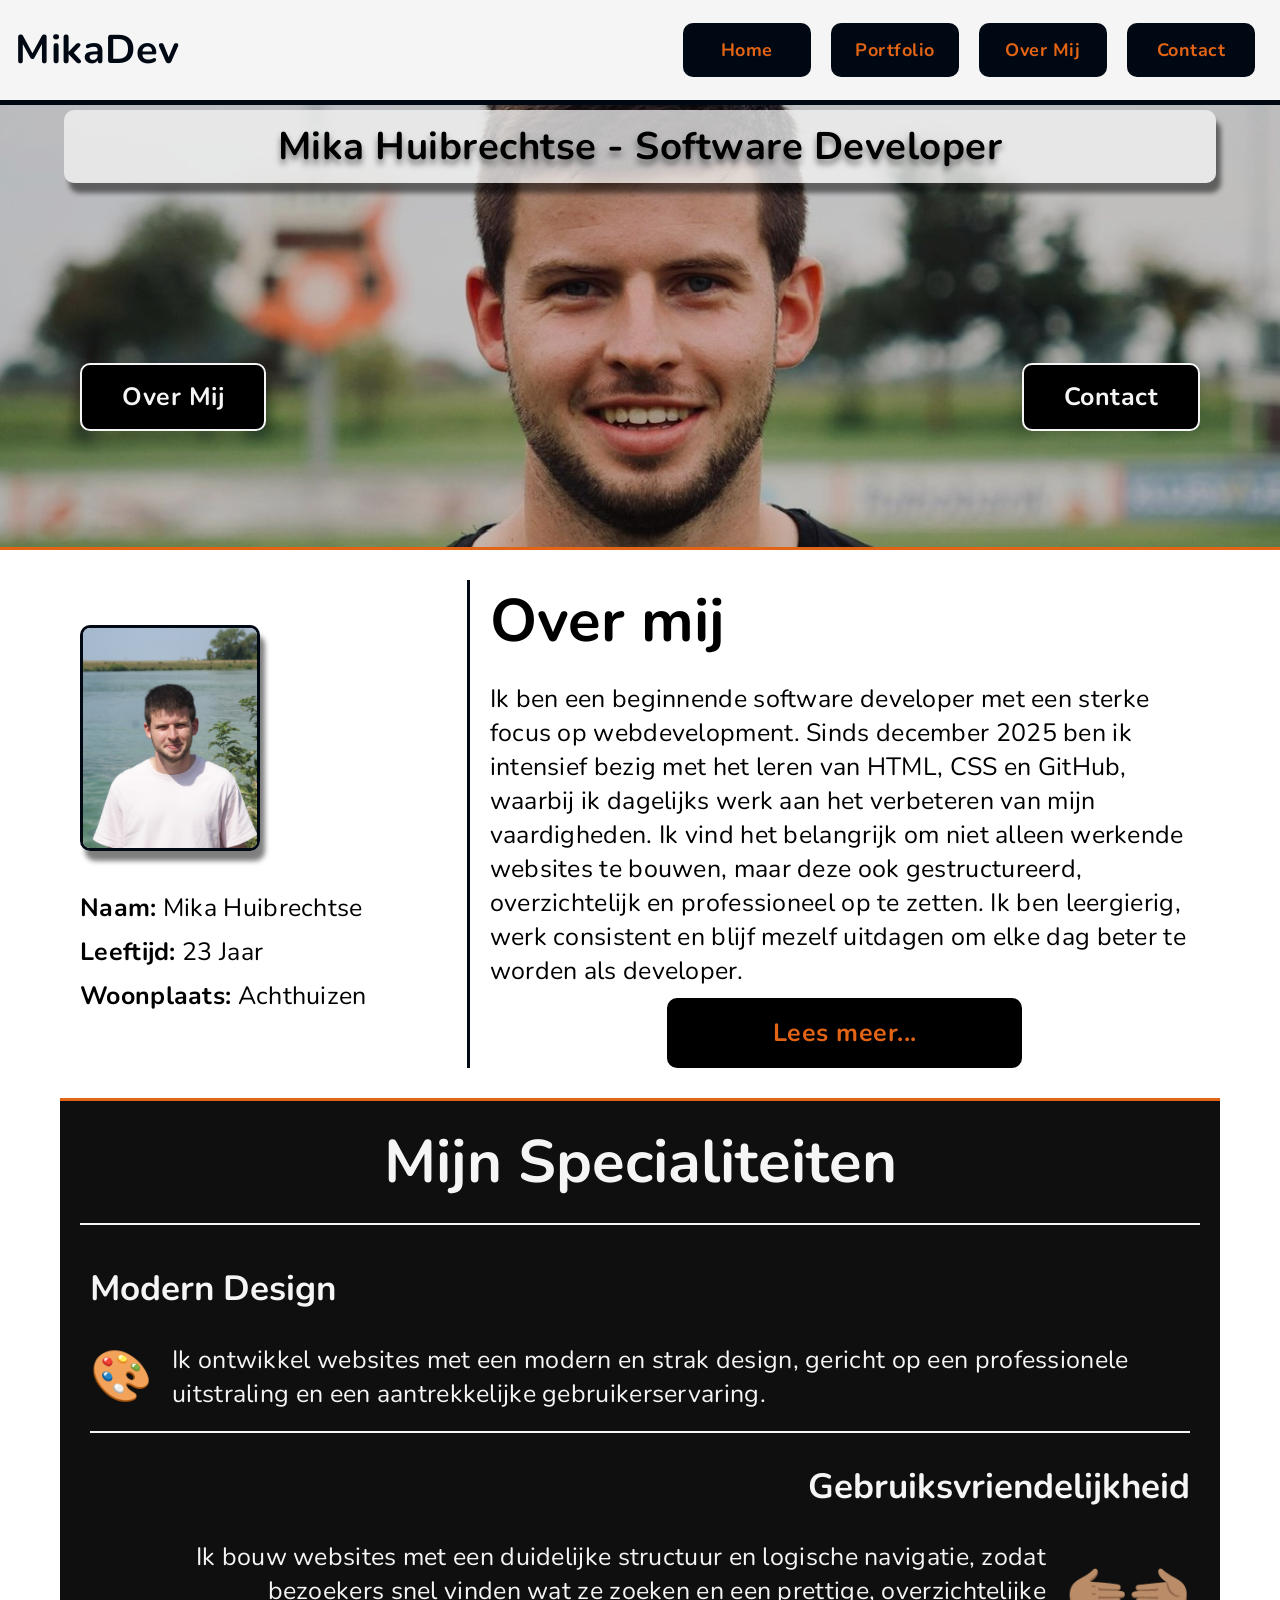
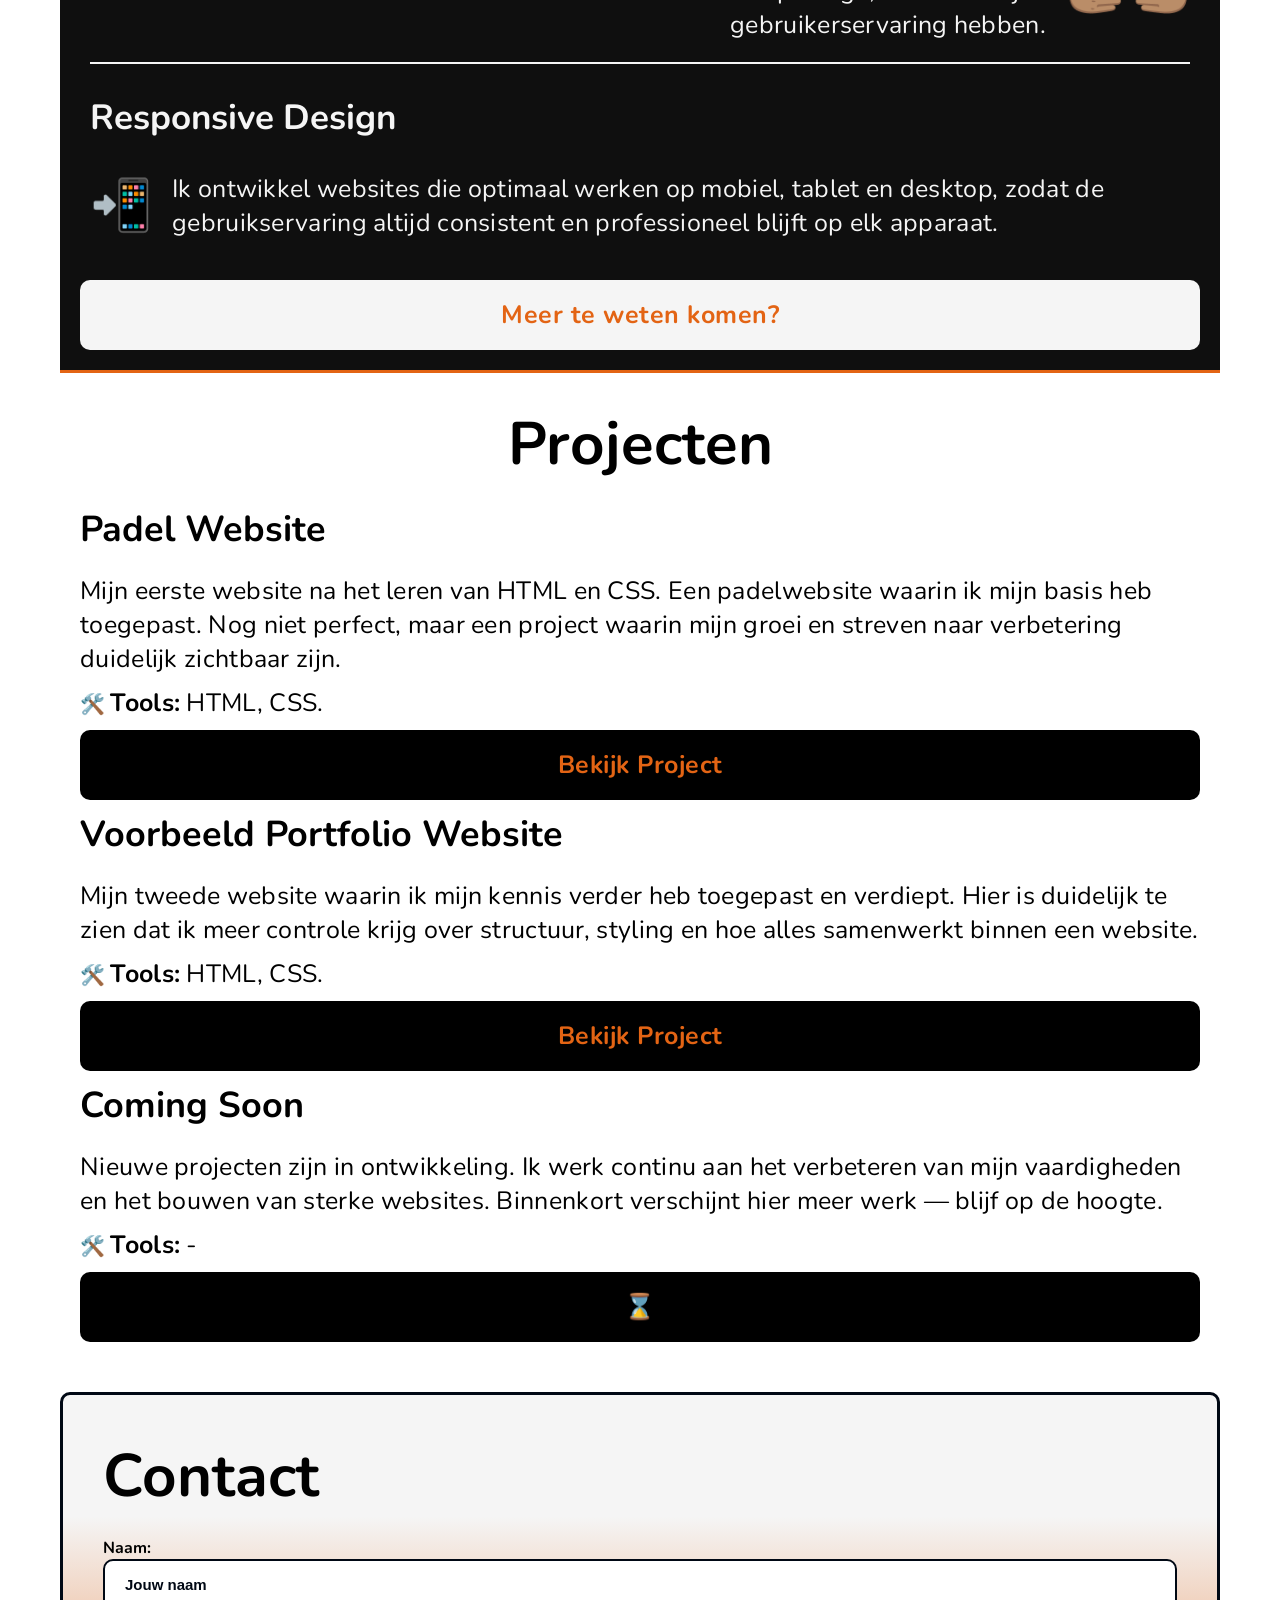
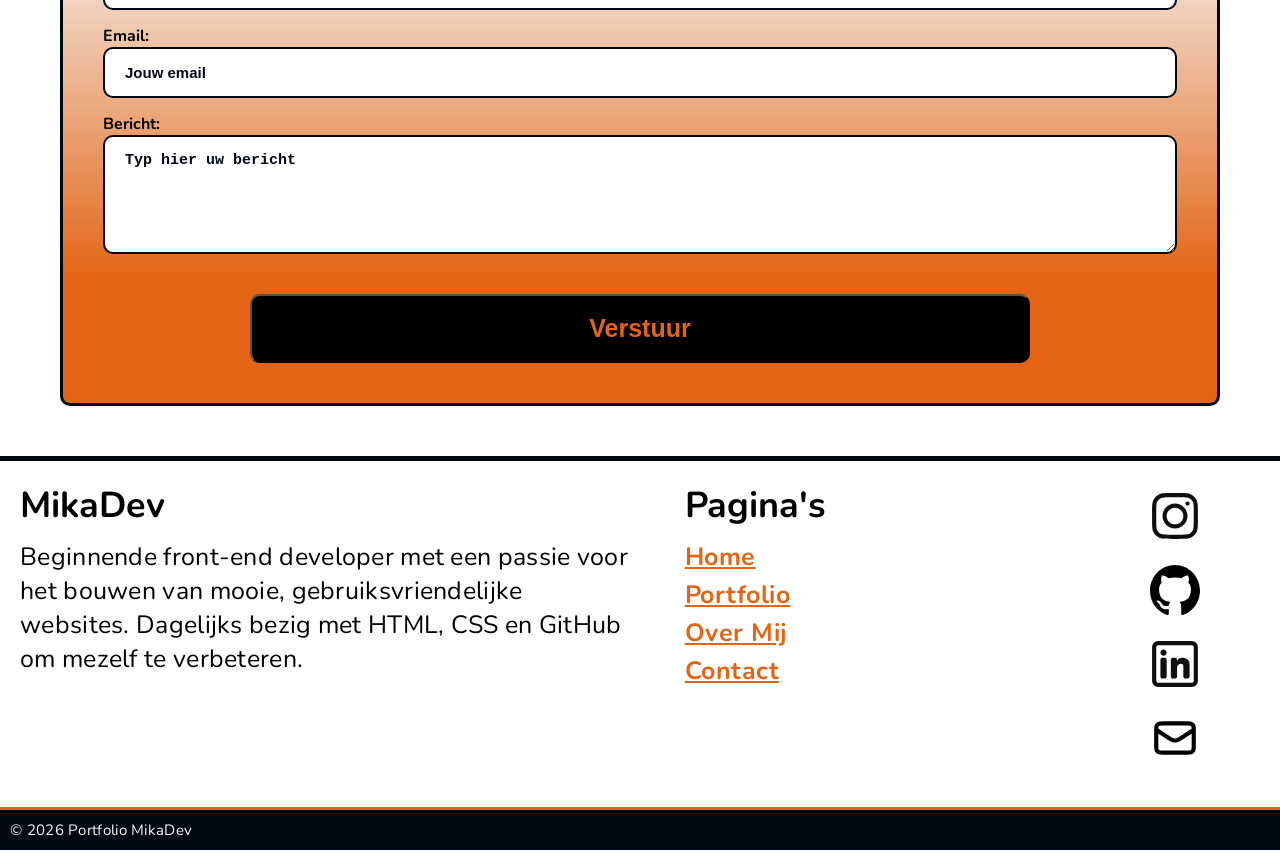
==== commit 5f19547c: "website nog beter responsive gemaakt en contact page volledig responsive" ====
--- a/index.html
+++ b/index.html
@@ -210,7 +210,7 @@
       <div class="footer-grid-full">
         <div class="footer-grid">
           <div class="footer-card">
-            <h3>Portfolio MikaDev</h3>
+            <h3>MikaDev</h3>
             <p>
               Beginnende front-end developer met een passie voor het bouwen van
               mooie, gebruiksvriendelijke websites. Dagelijks bezig met HTML,
--- a/css/style.css
+++ b/css/style.css
@@ -75,7 +75,7 @@
 }
 
 p {
-  font-size: 1.5rem;
+  font-size: 2rem;
   letter-spacing: var(--letter-spacing);
   margin-bottom: 1rem;
 }
@@ -180,7 +180,7 @@
 .hero-content h1 {
   margin: 0.5rem auto 6rem;
   padding: 1rem 0;
-  font-size: clamp(1.8rem, 3vw, 4rem);
+  font-size: clamp(3rem, 3vw, 4rem);
   text-shadow: var(--text-shadow);
   letter-spacing: 0.05rem;
   background-color: rgba(245, 245, 245, 0.752);
@@ -200,7 +200,7 @@
   background-color: var(--background-button);
   padding: 0.75rem 4rem;
   border: 2px solid whitesmoke;
-  font-size: 1.3rem;
+  font-size: 2rem;
   font-weight: bold;
   border-radius: var(--border-radius);
   color: whitesmoke;
@@ -368,7 +368,7 @@
 }
 
 .contact h2 {
-  margin-top: 1rem;
+  margin-top: 4rem;
 }
 
 .form-group {
@@ -407,7 +407,7 @@
 
 .contact .btn {
   display: block;
-  margin: 2rem auto;
+  margin: 2rem auto 4rem;
   text-align: center;
   width: 70%;
 }
@@ -422,9 +422,6 @@
 /* ---------------
     CONTACT PAGE
  -----------------*/
-.contact-page-text {
-  max-width: 100%;
-}
 
 .contact-page-text h1 {
   font-size: 4rem;
@@ -442,6 +439,7 @@
   grid-template-columns: repeat(3, 1fr);
   gap: 10px;
   align-items: stretch;
+  margin-top: 3rem;
 }
 
 .contact-socials-card {
@@ -574,8 +572,32 @@
     margin-left: 0;
   }
 
+  h1 {
+    text-align: center;
+    text-shadow: var(--text-shadow);
+    letter-spacing: 0.2rem;
+  }
+
+  h2 {
+    font-size: 5rem;
+  }
+
+  h3 {
+    font-size: 3rem;
+  }
+
+  h4 {
+    font-size: 2.5rem;
+  }
+
   p {
-    font-size: 1.8rem;
+    font-size: 2rem;
+    letter-spacing: var(--letter-spacing);
+    margin-bottom: 1rem;
+  }
+
+  li {
+    font-size: 2.5rem;
   }
 
   /* ---------------
@@ -612,12 +634,12 @@
   .navbar li {
     border: none;
     color: var(--primary-color);
-    padding: 0.5rem;
+    padding: 1rem;
   }
 
   .navbar li a {
     background-color: var(--secundairy-color);
-    padding: 1rem 1rem;
+    padding: 1.5rem 2rem;
     border-radius: var(--border-radius);
     font-size: 1.8rem;
   }
@@ -687,6 +709,10 @@
     font-size: 1.8rem;
   }
 
+  .contact {
+    margin: 6rem 6rem;
+  }
+
   .contact h2 {
     margin-left: 2rem;
   }
@@ -696,6 +722,24 @@
     padding: 1.5rem 2rem;
     font-size: 1.5rem;
   }
+
+  /* ---------------
+    PORTFOLIO PAGE
+ -----------------*/
+
+  /* ---------------
+    OVER MIJ PAGE
+ -----------------*/
+
+  /* ---------------
+    CONTACT PAGE
+ -----------------*/
+
+  .contact-socials-card p {
+    font-size: 2rem;
+    padding: 0 3rem;
+  }
+
   /* ---------------
     COMPONENTEN
  -----------------*/
@@ -739,6 +783,10 @@
     height: 5rem;
     margin: 1rem;
   }
+
+  .footer-bottom p {
+    font-size: 1.5rem;
+  }
 }
 
 @media (min-width: 1024px) {
@@ -751,6 +799,41 @@
     margin-left: 6rem;
   }
 
+  h1,
+  h2,
+  h3,
+  h4 {
+    margin-bottom: 2rem;
+  }
+
+  h1 {
+    text-align: center;
+    text-shadow: var(--text-shadow);
+    letter-spacing: 0.2rem;
+  }
+
+  h2 {
+    font-size: 6rem;
+  }
+
+  h3 {
+    font-size: 4cqb;
+  }
+
+  h4 {
+    font-size: 3rem;
+  }
+
+  p {
+    font-size: 2.5rem;
+    letter-spacing: var(--letter-spacing);
+    margin-bottom: 1rem;
+  }
+
+  li {
+    font-size: 2.5rem;
+  }
+
   /* ---------------
     NAVBAR
  -----------------*/
@@ -783,6 +866,10 @@
     font-size: 3.5rem;
   }
 
+  .specialiteiten a {
+    font-size: 2.5rem;
+  }
+
   .contact {
     margin: 0 6rem;
   }
@@ -795,11 +882,23 @@
     COMPONENTEN
  -----------------*/
   /* Hier komen de buttons en knoppen in */
+  .btn {
+    font-size: 2.5rem;
+  }
 
   /* ---------------
     FOOTER
  -----------------*/
   /* Hier komt de hele footer te staan */
+  .footer-grid-full {
+    grid-template-columns: 4fr 1fr;
+  }
+
+  .footer-socials {
+    flex-direction: column;
+    align-items: flex-end;
+    margin-right: 5rem;
+  }
 }
 
 @media (min-width: 1280px) {
@@ -824,6 +923,24 @@
   /* Hier komen alle secties in om te stylen */
 
   /* ---------------
+    PORTFOLIO PAGE
+ -----------------*/
+
+  /* ---------------
+    OVER MIJ PAGE
+ -----------------*/
+
+  /* ---------------
+    CONTACT PAGE
+ -----------------*/
+
+  .contact-page-text,
+  .contact-page-socials,
+  .contact {
+    margin-top: 5rem;
+  }
+
+  /* ---------------
     COMPONENTEN
  -----------------*/
   /* Hier komen de buttons en knoppen in */
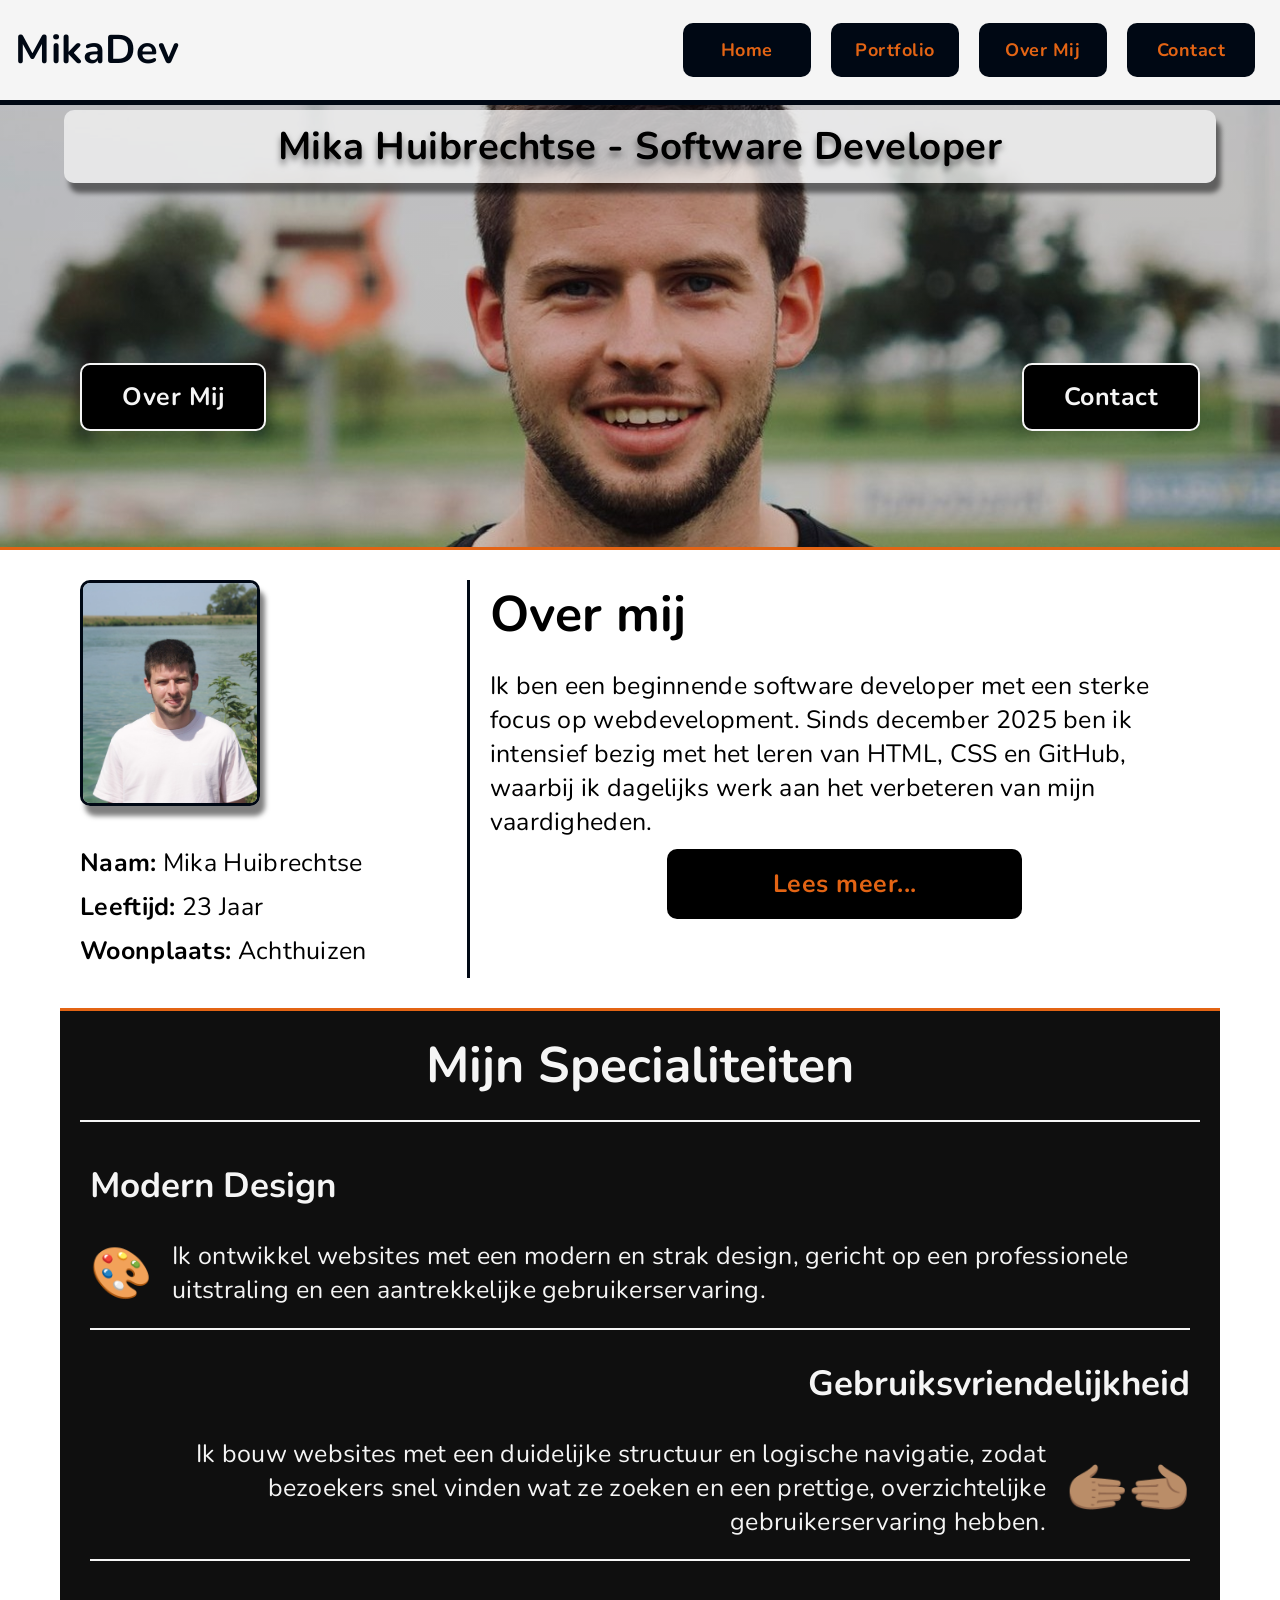
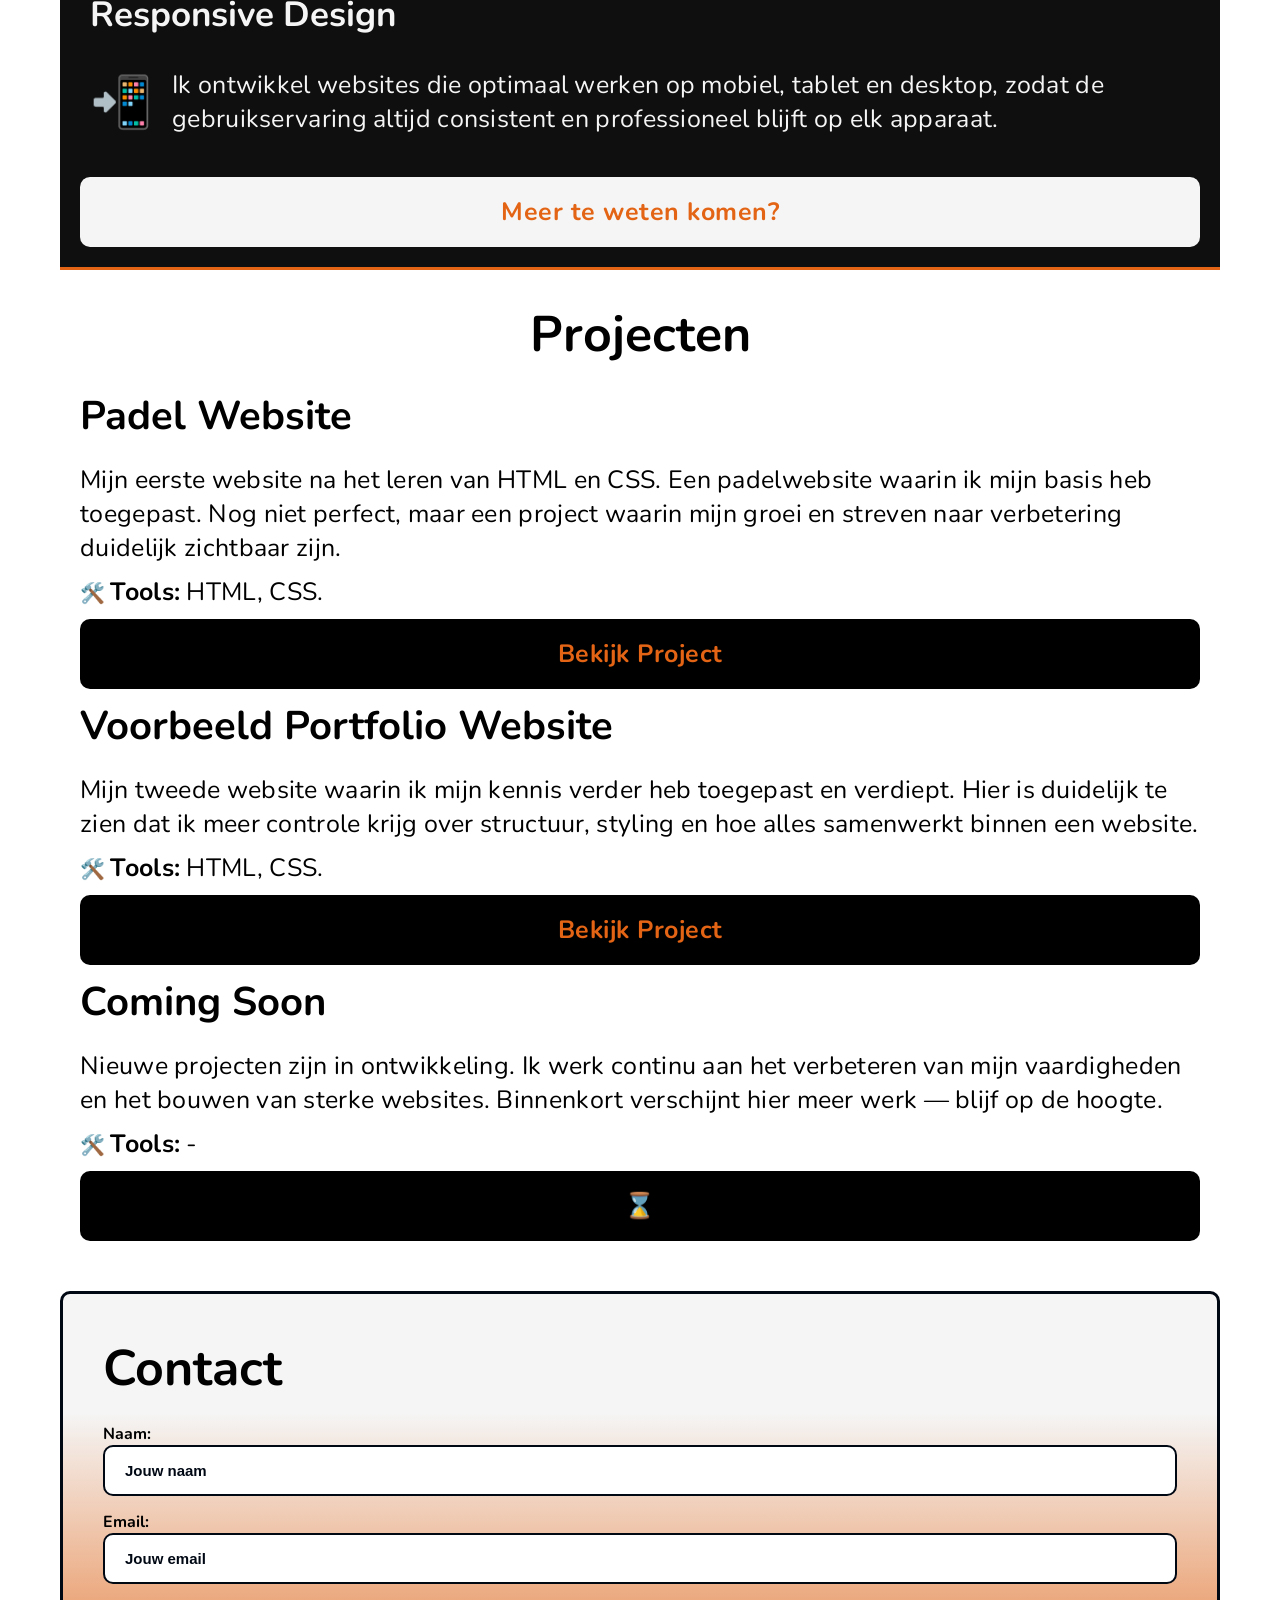
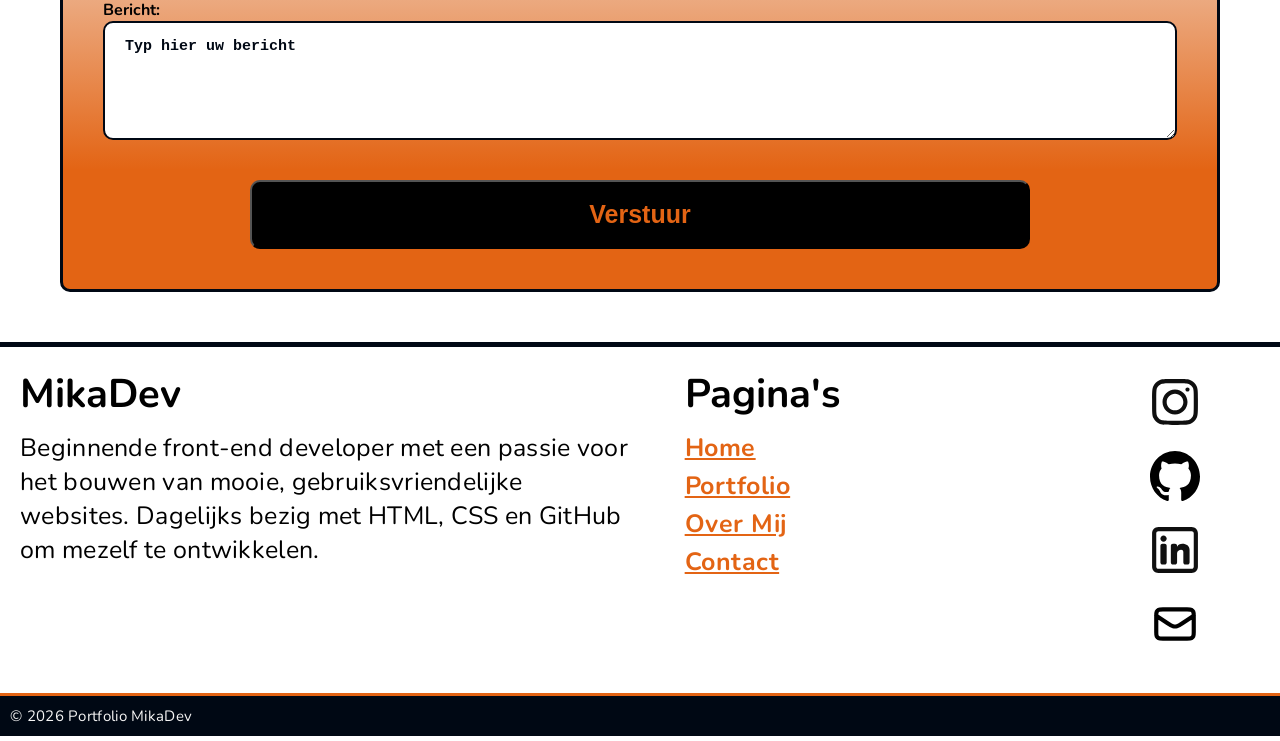
==== commit 20f70a5c: "over mij page volledig af met responsve design" ====
--- a/index.html
+++ b/index.html
@@ -34,7 +34,7 @@
         </div>
       </section>
 
-      <section class="over-mij" id="over-mij">
+      <section class="over-mij over-mij-page" id="over-mij">
         <div class="container">
           <div class="over-mij-grid">
             <div class="over-mij-image">
@@ -54,11 +54,7 @@
                 Ik ben een beginnende software developer met een sterke focus op
                 webdevelopment. Sinds december 2025 ben ik intensief bezig met
                 het leren van HTML, CSS en GitHub, waarbij ik dagelijks werk aan
-                het verbeteren van mijn vaardigheden. Ik vind het belangrijk om
-                niet alleen werkende websites te bouwen, maar deze ook
-                gestructureerd, overzichtelijk en professioneel op te zetten. Ik
-                ben leergierig, werk consistent en blijf mezelf uitdagen om elke
-                dag beter te worden als developer.
+                het verbeteren van mijn vaardigheden.
               </p>
               <a href="over-mij.html" class="btn">Lees meer...</a>
             </div>
@@ -214,7 +210,7 @@
             <p>
               Beginnende front-end developer met een passie voor het bouwen van
               mooie, gebruiksvriendelijke websites. Dagelijks bezig met HTML,
-              CSS en GitHub om mezelf te verbeteren.
+              CSS en GitHub om mezelf te ontwikkelen.
             </p>
           </div>
           <div class="footer-card">
--- a/css/style.css
+++ b/css/style.css
@@ -63,7 +63,7 @@
 }
 
 h2 {
-  font-size: 4rem;
+  font-size: 3rem;
 }
 
 h3 {
@@ -71,7 +71,7 @@
 }
 
 h4 {
-  font-size: 2rem;
+  font-size: 2.2rem;
 }
 
 p {
@@ -390,7 +390,6 @@
   border-radius: var(--border-radius);
   padding: 1rem 1.5rem;
   font-weight: bolder;
-  font-size: 1.3rem;
   outline: none;
   color: var(--secundairy-color);
 }
@@ -398,6 +397,7 @@
 .form-group input:focus,
 .form-group textarea:focus {
   border: 3px solid var(--border-color);
+  font-size: 1.8rem;
 }
 
 .form-group input::placeholder,
@@ -415,9 +415,146 @@
     PORTFOLIO PAGE
  -----------------*/
 
+.portfolio-projects {
+  margin: 0 1rem 2rem;
+  max-width: 100%;
+  border-top: 2px solid var(--secundairy-color);
+  padding-top: 2rem;
+}
+
+.portfolio-projects h1 {
+  font-size: 5rem;
+}
+
+.portfolio-projects-grid {
+  display: grid;
+  grid-template-columns: 1fr;
+  gap: 20px;
+  align-items: start;
+}
+
+.portfolio-projects-card {
+  background: linear-gradient(to top, whitesmoke 30%, var(--primary-color));
+  border-radius: var(--border-radius);
+  border: 3px solid var(--secundairy-color);
+  padding: 3rem;
+  display: flex;
+  flex-direction: column;
+}
+
+.portfolio-projects-card:last-child {
+  display: none;
+}
+
+.portfolio-projects-card h2 {
+  text-align: center;
+}
+
+.portfolio-projects-card img {
+  width: 100%;
+  height: 250px;
+  object-fit: cover;
+  object-position: top;
+  border: 2px solid var(--secundairy-color);
+  margin-bottom: 1rem;
+}
+
+.portfolio-projects-card:last-child img {
+  object-position: 15% center;
+}
+
+.info-item-grid {
+  border-bottom: 2px solid var(--secundairy-color);
+  padding: 1rem 0;
+  margin-bottom: 2rem;
+}
+
+.info-text {
+  font-size: 1.8rem;
+  font-weight: bold;
+  cursor: pointer;
+  list-style: none;
+}
+
+.info-text::before {
+  content: "+";
+  font-size: 2rem;
+  color: var(--primary-color);
+  margin-right: 0.5rem;
+}
+
+.info-item-grid[open] .info-text::before {
+  content: "-";
+  font-size: 2rem;
+  color: var(--primary-color);
+  margin-right: 0.5rem;
+}
+
+.info-item-inside {
+  padding: 1rem 0;
+}
+
+.info-item-inside ul,
+.info-item-inside p {
+  list-style: none;
+  padding: 1rem 0.5rem;
+}
+
+.info-item-inside li,
+.info-item-inside p {
+  font-size: 1.5rem;
+  letter-spacing: var(--letter-spacing);
+}
+
+.info-item-inside:not(:last-child) {
+  border-bottom: 1px solid var(--secundairy-color);
+}
+
+.info-question {
+  font-size: 1.5rem;
+  cursor: pointer;
+}
+
+.portfolio-projects-card .btn {
+  margin: 1rem;
+  text-align: center;
+  box-shadow: var(--box-shadow);
+}
 /* ---------------
     OVER MIJ PAGE
  -----------------*/
+
+.over-mij-grid-info {
+  display: grid;
+  grid-template-columns: 1fr;
+  gap: 20px;
+  border-top: 3px solid var(--secundairy-color);
+  padding-top: 3rem;
+  align-items: start;
+}
+
+.btn.sidebar {
+  margin: 2rem auto 0;
+  width: 100%;
+  text-align: center;
+}
+
+.over-mij-grid-info ul {
+  list-style: none;
+}
+
+.over-mij-grid-info li h4 {
+  font-weight: bold;
+}
+
+.over-mij-grid-info li:not(:last-child) {
+  margin: 3rem auto;
+  border-bottom: 1px solid var(--secundairy-color);
+}
+
+.over-mij-info h2 {
+  margin-top: 3rem;
+}
 
 /* ---------------
     CONTACT PAGE
@@ -469,6 +606,11 @@
   text-align: center;
   font-weight: bold;
   margin-top: auto;
+}
+
+form p {
+  font-size: 1.5rem;
+  margin-left: 2rem;
 }
 
 /* ---------------
@@ -727,9 +869,45 @@
     PORTFOLIO PAGE
  -----------------*/
 
+  .portfolio-projects h1 {
+    font-size: 7rem;
+    margin-bottom: 4rem;
+  }
+
+  .portfolio-projects-grid {
+    grid-template-columns: repeat(2, 1fr);
+  }
+
+  .portfolio-projects-card {
+    min-height: 750px;
+  }
+  .portfolio-projects-card h2 {
+    margin: auto 0;
+  }
+  .portfolio-projects-card img {
+    margin-top: auto;
+  }
+
   /* ---------------
     OVER MIJ PAGE
  -----------------*/
+
+  .over-mij-grid-info {
+    grid-template-columns: 300px 1fr;
+  }
+
+  .sidebar {
+    border-right: 3px solid var(--secundairy-color);
+    padding-right: 2rem;
+    position: sticky;
+    top: 14rem;
+    margin-top: 2rem;
+  }
+
+  .over-mij-text.info {
+    border-left: none;
+    padding-left: 0;
+  }
 
   /* ---------------
     CONTACT PAGE
@@ -813,11 +991,11 @@
   }
 
   h2 {
-    font-size: 6rem;
+    font-size: 5rem;
   }
 
   h3 {
-    font-size: 4cqb;
+    font-size: 4rem;
   }
 
   h4 {
@@ -879,6 +1057,77 @@
   }
 
   /* ---------------
+    PORTFOLIO PAGE
+ -----------------*/
+
+  .portfolio-projects h1 {
+    font-size: 9rem;
+  }
+
+  .portfolio-projects-card img {
+    height: 300px;
+  }
+
+  .portfolio-projects-grid {
+    gap: 30px;
+    grid-template-columns: repeat(3, 1fr);
+  }
+
+  .portfolio-projects-card {
+    min-height: 800px;
+    min-width: 300px;
+  }
+
+  .portfolio-projects-card:last-child {
+    display: flex;
+  }
+
+  .info-text {
+    font-size: 2.2rem;
+  }
+
+  .info-item-inside li,
+  .info-item-inside p {
+    font-size: 1.8rem;
+  }
+
+  /* ---------------
+    OVER MIJ PAGE
+ -----------------*/
+
+  .over-mij.info {
+    margin: 1rem 2rem;
+  }
+
+  .over-mij-grid-info {
+    grid-template-columns: 350px 1fr;
+  }
+
+  .over-mij-text.info p {
+    padding: 0rem 1rem 0 0;
+  }
+
+  /* ---------------
+    CONTACT PAGE
+ -----------------*/
+  .contact-page-text h1 {
+    font-size: 6rem;
+  }
+  .contact-socials-card {
+    padding: 4rem 0;
+  }
+  .contact-socials-card img {
+    transition: transform 0.3s ease-in-out;
+    width: 80px;
+    height: 80px;
+  }
+
+  .contact-socials-card img:hover,
+  .contact-socials-card img:focus {
+    transform: translateY(-5px);
+  }
+
+  /* ---------------
     COMPONENTEN
  -----------------*/
   /* Hier komen de buttons en knoppen in */
@@ -929,7 +1178,9 @@
   /* ---------------
     OVER MIJ PAGE
  -----------------*/
-
+  .over-mij.info {
+    margin: 1rem 0rem;
+  }
   /* ---------------
     CONTACT PAGE
  -----------------*/
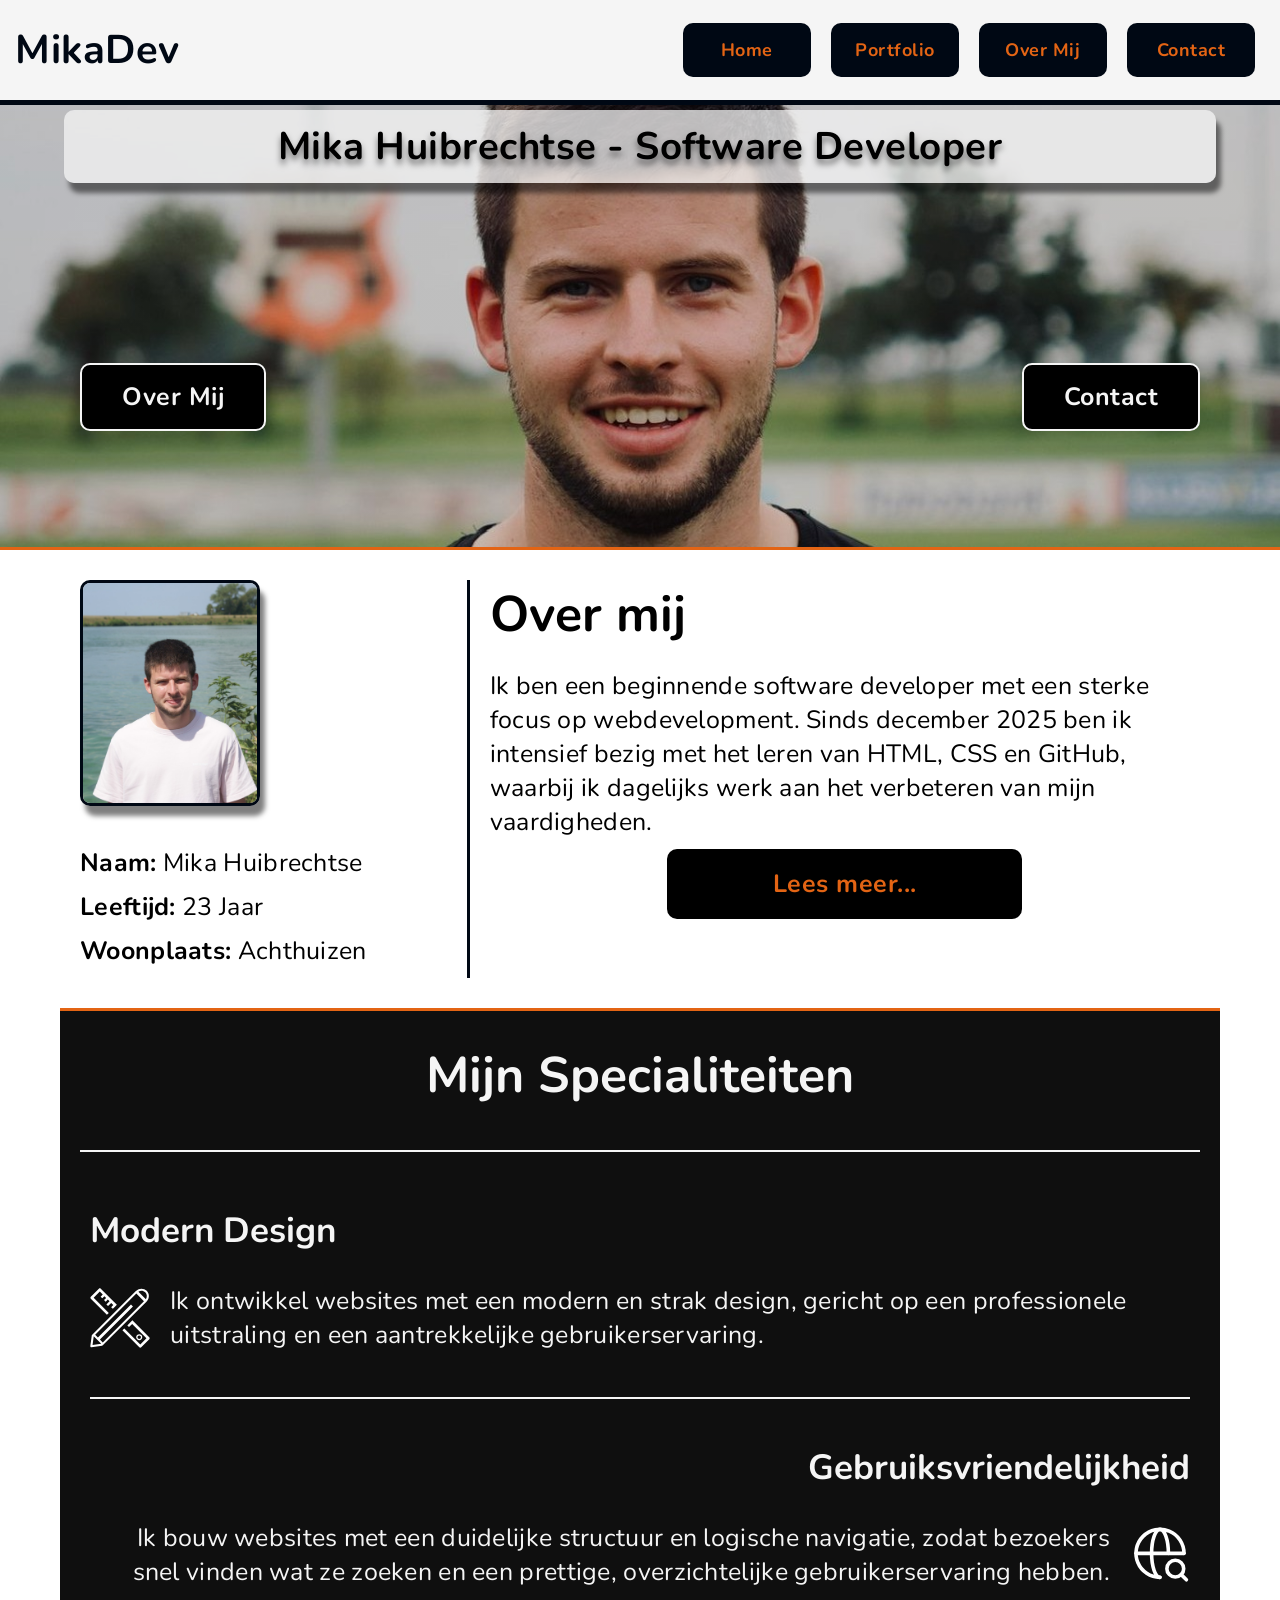
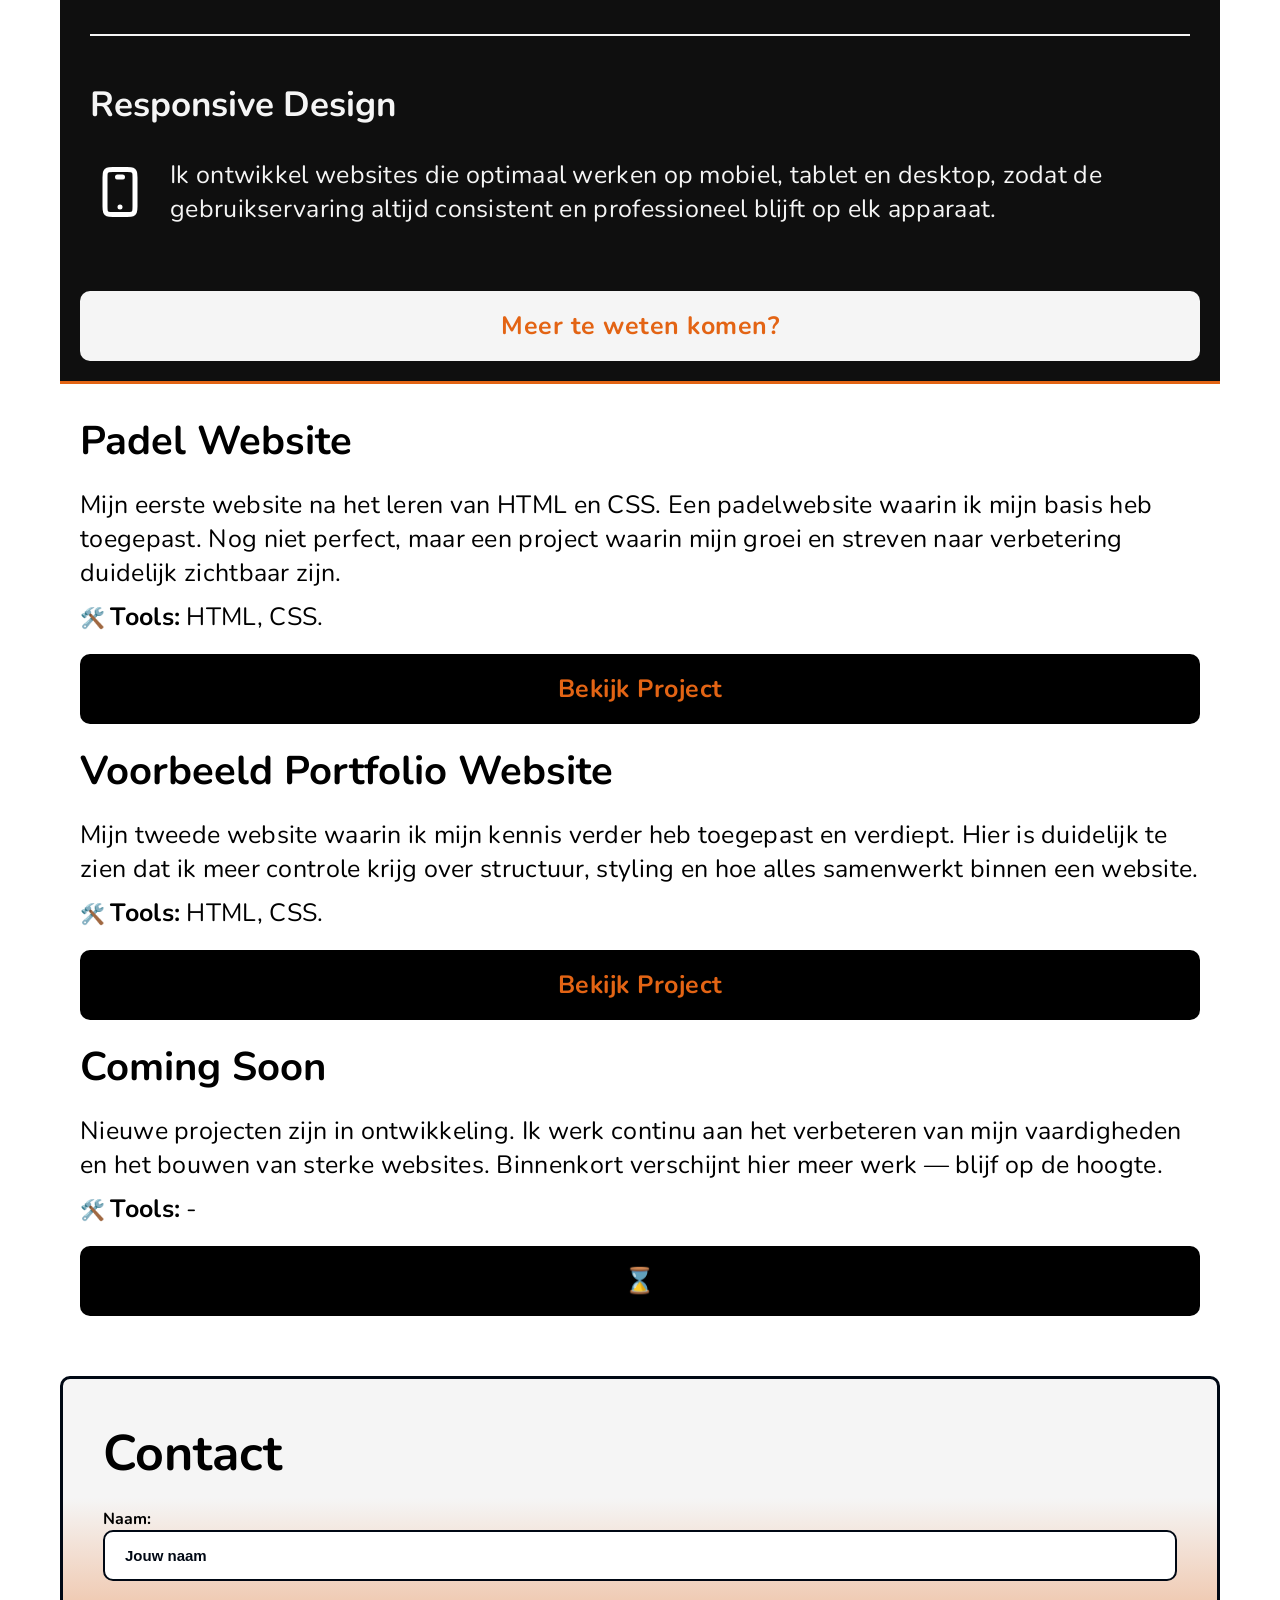
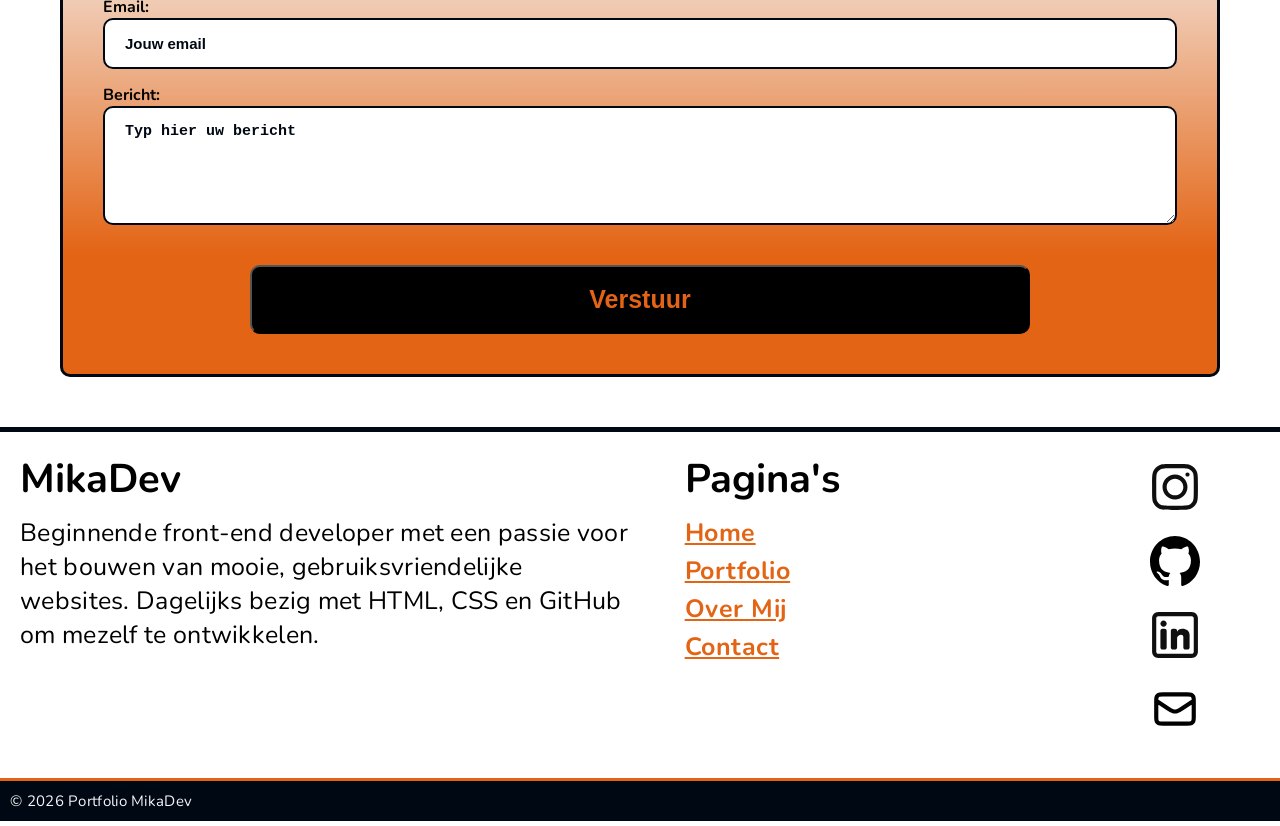
==== commit af7c3b4d: "ik heb bij specialiteiten de icons verandert in img svg afbeeldingen" ====
--- a/index.html
+++ b/index.html
@@ -69,7 +69,11 @@
             <div class="specialiteiten-card">
               <h3>Modern Design</h3>
               <div>
-                <div class="icon" aria-hidden="true">🎨</div>
+                <img
+                  class="icon"
+                  src="img/design.svg"
+                  alt="logo van een potlood en meetgerij"
+                />
                 <p>
                   Ik ontwikkel websites met een modern en strak design, gericht
                   op een professionele uitstraling en een aantrekkelijke
@@ -80,7 +84,11 @@
             <div class="specialiteiten-card reverse">
               <h3>Gebruiksvriendelijkheid</h3>
               <div>
-                <div class="icon" aria-hidden="true">🫱🏽‍🫲🏽</div>
+                <img
+                  class="icon"
+                  src="img/search icon.svg"
+                  alt="zoek icoon met een vergrootglas"
+                />
                 <p>
                   Ik bouw websites met een duidelijke structuur en logische
                   navigatie, zodat bezoekers snel vinden wat ze zoeken en een
@@ -91,7 +99,11 @@
             <div class="specialiteiten-card">
               <h3>Responsive Design</h3>
               <div>
-                <div class="icon" aria-hidden="true">📲</div>
+                <img
+                  class="icon"
+                  src="img/mobile icon.svg"
+                  alt="mobiel icoon met een smartphone"
+                />
                 <p>
                   Ik ontwikkel websites die optimaal werken op mobiel, tablet en
                   desktop, zodat de gebruikservaring altijd consistent en
@@ -106,7 +118,6 @@
 
       <section class="projecten">
         <div class="container">
-          <h2>Projecten</h2>
           <div class="projecten-grid">
             <div class="projecten-card">
               <h3>Padel Website</h3>
--- a/css/style.css
+++ b/css/style.css
@@ -267,7 +267,8 @@
 
 .specialiteiten h2 {
   text-align: center;
-  padding-bottom: 2rem;
+  padding-bottom: 4rem;
+  padding-top: 1rem;
   border-bottom: 2px solid whitesmoke;
 }
 
@@ -292,11 +293,15 @@
 .specialiteiten-card div {
   display: flex;
   gap: 10px;
+  margin-bottom: 2.5rem;
 }
 
 .specialiteiten-card .icon {
-  font-size: 5rem;
   margin: auto 0;
+  width: 60px;
+  height: 60px;
+  object-fit: cover;
+  filter: brightness(0) invert(1);
 }
 
 .specialiteiten-card p {
@@ -305,6 +310,7 @@
 
 .specialiteiten-card h3 {
   overflow-wrap: break-word;
+  margin-top: 1.5rem;
 }
 
 .specialiteiten-card.reverse h3 {
@@ -330,10 +336,6 @@
   color: black;
 }
 
-.projecten h2 {
-  text-align: center;
-}
-
 .projecten-grid {
   display: grid;
   grid-template-columns: 1fr;
@@ -354,6 +356,7 @@
 .projecten-card a {
   display: block;
   text-align: center;
+  margin: 1rem 0;
 }
 
 .contact {
